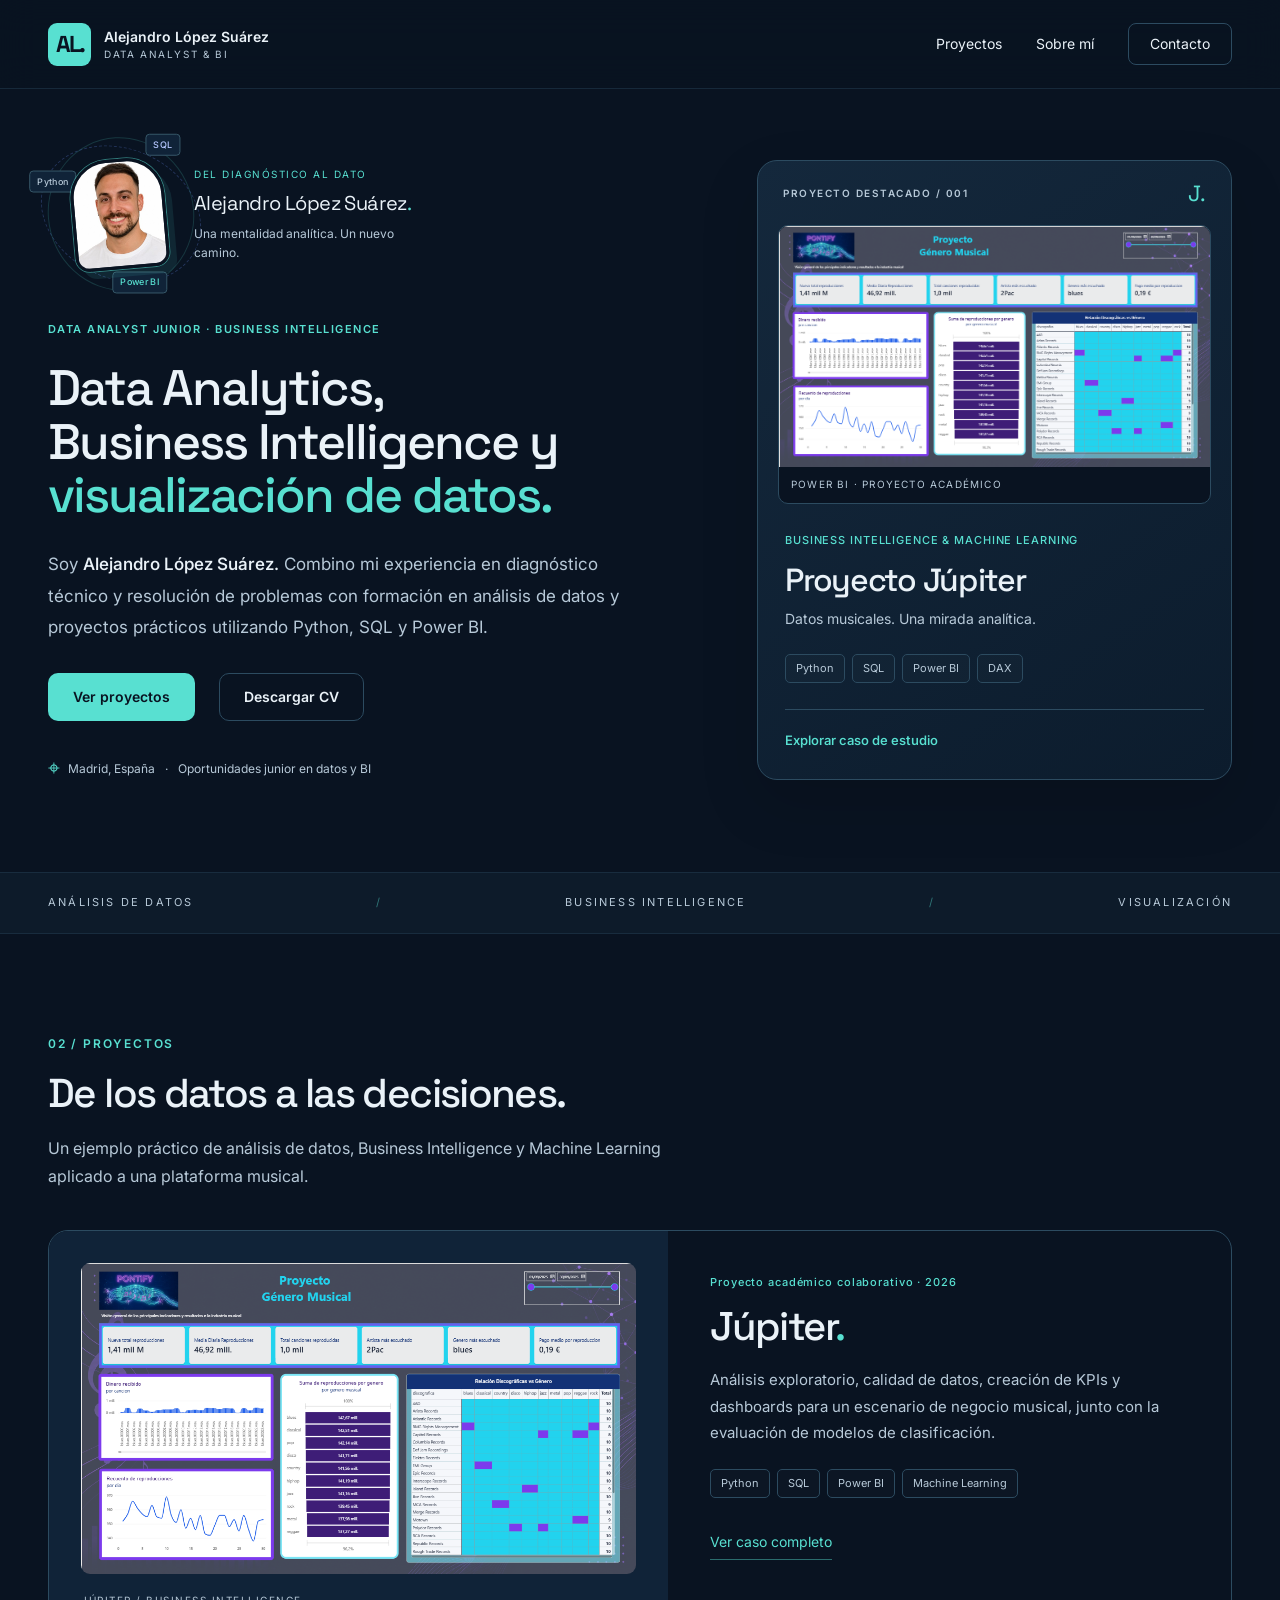
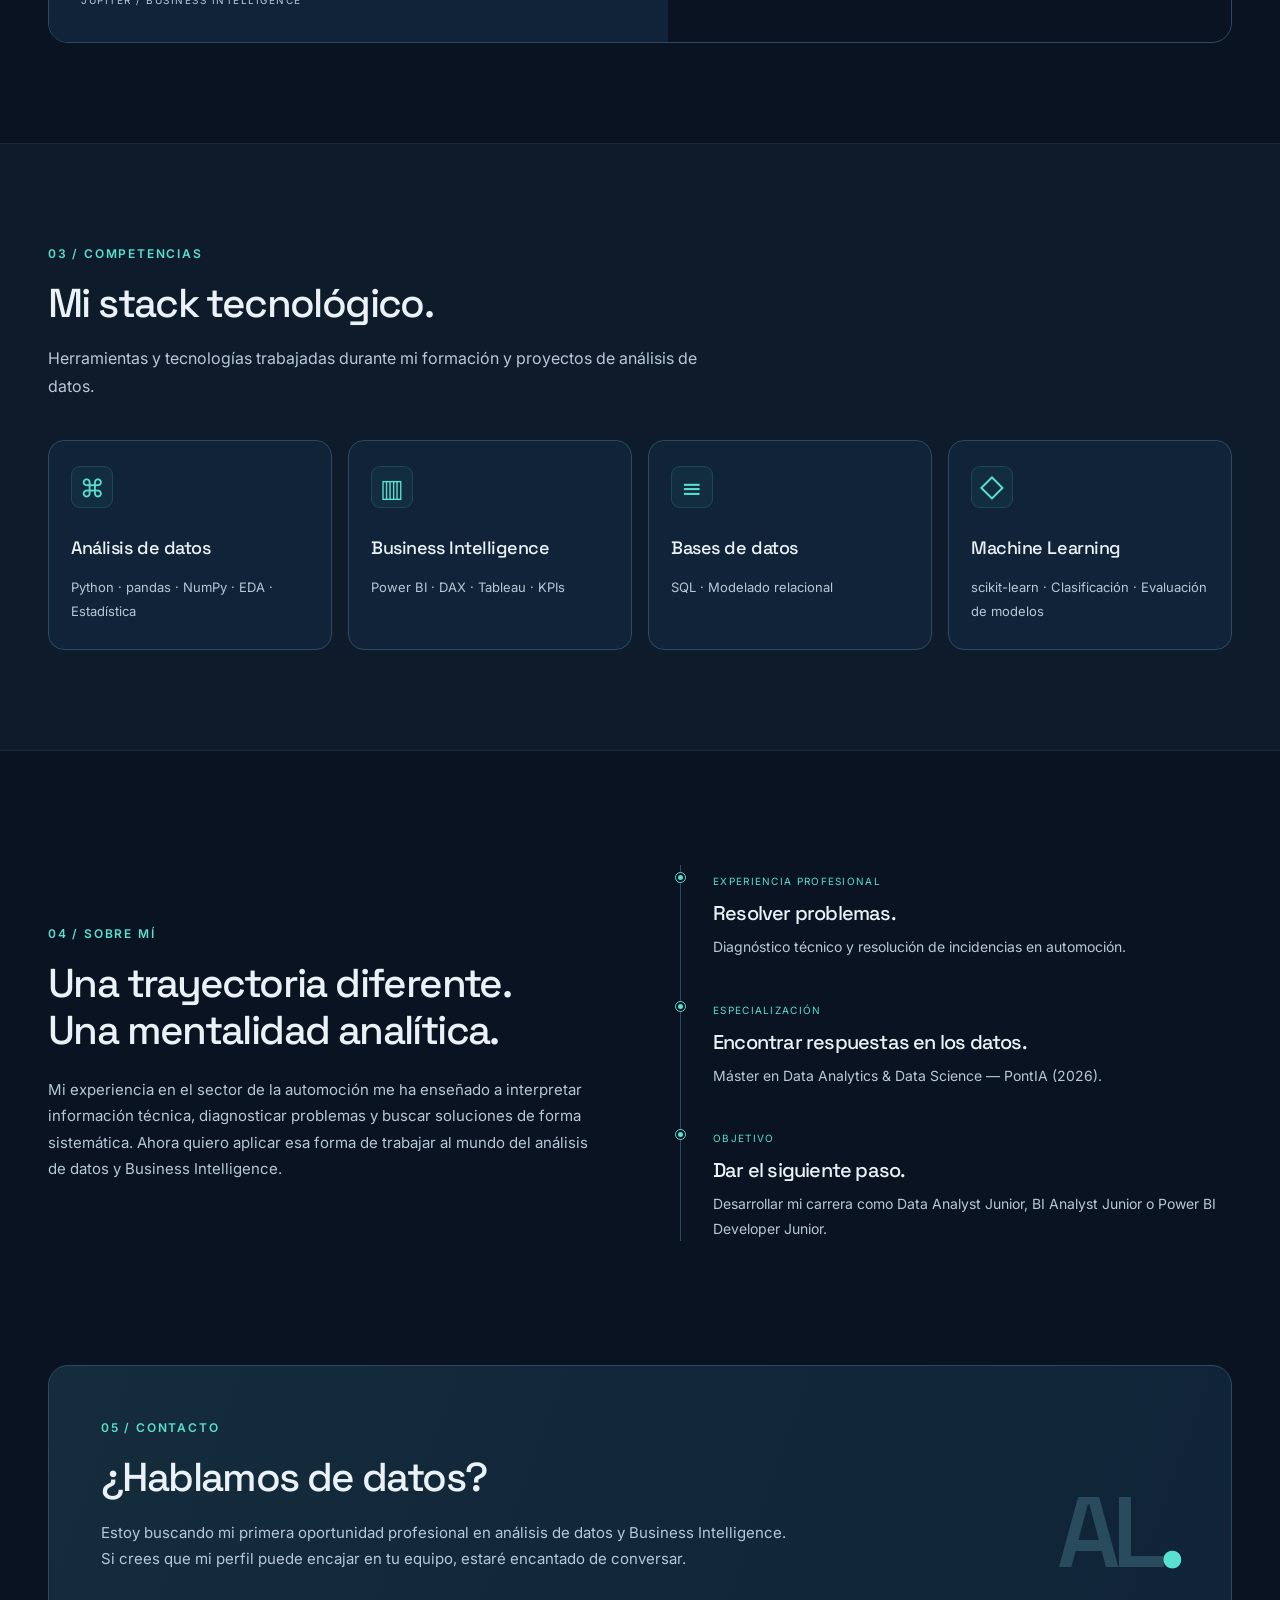
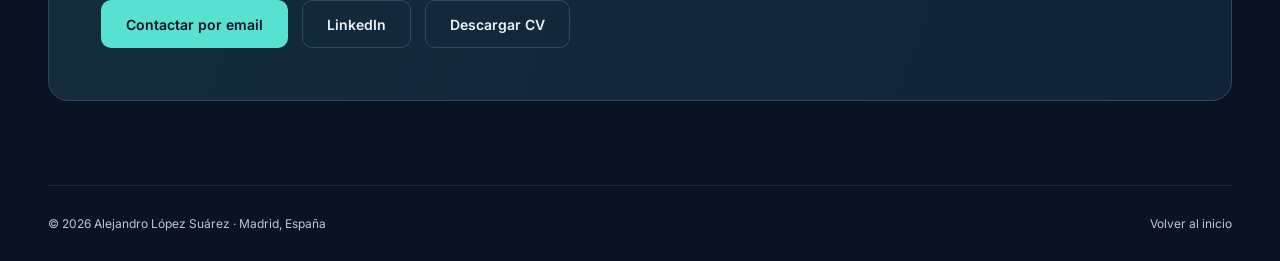
==== index.html @ 9ef3728a "Initial portfolio for Alejandro Lopez Suarez" ====
<!doctype html><html lang="es"><head><meta charset="utf-8"><meta name="viewport" content="width=device-width, initial-scale=1"><meta name="theme-color" content="#091321"><title>Alejandro López Suárez | Data Analyst Junior & Business Intelligence</title><meta name="description" content="Portfolio de Alejandro López Suárez: análisis de datos, Power BI, SQL, Python y proyecto Júpiter de Business Intelligence."><link rel="icon" href="assets/favicon.svg" type="image/svg+xml"><link rel="stylesheet" href="css/styles.css"><script src="js/main.js" defer></script></head><body><a class="skip-link" href="#contenido">Saltar al contenido</a><header class="site-header"><div class="container header-inner"><a class="brand" href="#inicio" aria-label="Alejandro López Suárez, inicio"><span class="logo">AL.</span><span class="brand-name">Alejandro López Suárez<span>DATA ANALYST & BI</span></span></a><button class="menu-toggle" type="button" aria-controls="main-nav" aria-expanded="false" hidden>Menú <span aria-hidden="true">☰</span></button><nav id="main-nav" aria-label="Navegación principal"><a href="#proyectos">Proyectos</a><a href="#sobre-mi">Sobre mí</a><a class="nav-contact" href="#contacto">Contacto</a></nav></div></header>
<main id="contenido"><section class="hero container" id="inicio" aria-labelledby="hero-title"><div class="hero-copy"><div class="identity-composition"><div class="identity-orbit" aria-hidden="true"><span class="orbit-tag tag-python">Python</span><span class="orbit-tag tag-sql">SQL</span><span class="orbit-tag tag-bi">Power BI</span></div><a class="identity-photo" href="#sobre-mi" aria-label="Conoce la trayectoria de Alejandro"><img src="assets/images/alejandro-lopez-suarez.png" alt="Alejandro López Suárez" width="400" height="400" decoding="async"></a><div class="identity-caption"><span class="identity-kicker">DEL DIAGNÓSTICO AL DATO</span><span class="identity-name">Alejandro López Suárez<span>.</span></span><span class="identity-detail">Una mentalidad analítica. Un nuevo camino.</span></div></div><p class="eyebrow hero-eyebrow">DATA ANALYST JUNIOR · BUSINESS INTELLIGENCE</p><h1 id="hero-title">Data Analytics,<br class="desktop-break"> Business Intelligence y <span>visualización de datos.</span></h1><p class="intro">Soy <strong>Alejandro López Suárez.</strong> Combino mi experiencia en diagnóstico técnico y resolución de problemas con formación en análisis de datos y proyectos prácticos utilizando Python, SQL y Power BI.</p><div class="hero-actions"><a class="button primary" href="#proyectos">Ver proyectos</a><a class="button secondary" href="assets/docs/alejandro-lopez-suarez-cv.pdf" download>Descargar CV <span class="sr-only">en PDF</span></a></div><p class="location"><span class="location-icon" aria-hidden="true">⌖</span> Madrid, España <span class="separator">·</span> Oportunidades junior en datos y BI</p></div>
<a class="featured-card" href="proyectos/jupiter/" aria-label="Proyecto Júpiter: explorar caso de estudio"><div class="featured-top"><p class="eyebrow">PROYECTO DESTACADO / 001</p><span class="project-mark" aria-hidden="true">J.</span></div><div class="dashboard-preview"><img class="project-image " src="assets/images/jupiter-dashboard.png" alt="Dashboard del proyecto académico Júpiter: reproducciones, géneros y discográficas" width="1054" height="591"  decoding="async"><span>POWER BI · PROYECTO ACADÉMICO</span></div><div class="featured-body"><p class="project-category">BUSINESS INTELLIGENCE & MACHINE LEARNING</p><h2>Proyecto Júpiter</h2><p>Datos musicales. Una mirada analítica.</p><ul class="chips" aria-label="Tecnologías"><li>Python</li><li>SQL</li><li>Power BI</li><li>DAX</li></ul><span class="card-link">Explorar caso de estudio</span></div></a></section>
<div class="discipline-strip" aria-label="Áreas de trabajo"><div class="container"><span>ANÁLISIS DE DATOS</span><span aria-hidden="true">/</span><span>BUSINESS INTELLIGENCE</span><span aria-hidden="true">/</span><span>VISUALIZACIÓN</span></div></div>
<section class="section container" id="proyectos"><div class="section-heading"><p class="eyebrow">02 / PROYECTOS</p><h2>De los datos a las decisiones.</h2><p>Un ejemplo práctico de análisis de datos, Business Intelligence y Machine Learning aplicado a una plataforma musical.</p></div><article class="project-row"><div class="project-visual"><img class="project-image " src="assets/images/jupiter-dashboard.png" alt="Vista del dashboard de Power BI del equipo Júpiter" width="1054" height="591" loading="lazy" decoding="async"><span class="visual-caption">JÚPITER / BUSINESS INTELLIGENCE</span></div><div class="project-summary"><p class="project-category">Proyecto académico colaborativo · 2026</p><h3>Júpiter<span class="small-period">.</span></h3><p>Análisis exploratorio, calidad de datos, creación de KPIs y dashboards para un escenario de negocio musical, junto con la evaluación de modelos de clasificación.</p><ul class="chips" aria-label="Tecnologías"><li>Python</li><li>SQL</li><li>Power BI</li><li>Machine Learning</li></ul><a class="text-link" href="proyectos/jupiter/">Ver caso completo</a></div></article></section>
<section class="section skills-section" id="competencias"><div class="container"><div class="section-heading"><p class="eyebrow">03 / COMPETENCIAS</p><h2>Mi stack tecnológico.</h2><p>Herramientas y tecnologías trabajadas durante mi formación y proyectos de análisis de datos.</p></div><div class="skills-grid"><article class="skill-card"><span class="skill-icon" aria-hidden="true">⌘</span><h3>Análisis de datos</h3><p>Python · pandas · NumPy · EDA · Estadística</p></article><article class="skill-card"><span class="skill-icon" aria-hidden="true">▥</span><h3>Business Intelligence</h3><p>Power BI · DAX · Tableau · KPIs</p></article><article class="skill-card"><span class="skill-icon" aria-hidden="true">≡</span><h3>Bases de datos</h3><p>SQL · Modelado relacional</p></article><article class="skill-card"><span class="skill-icon" aria-hidden="true">◇</span><h3>Machine Learning</h3><p>scikit-learn · Clasificación · Evaluación de modelos</p></article></div></div></section>
<section class="section container about-section" id="sobre-mi"><div class="about-content"><div><div class="section-heading"><p class="eyebrow">04 / SOBRE MÍ</p><h2>Una trayectoria diferente. Una mentalidad analítica.</h2></div><p class="about-text">Mi experiencia en el sector de la automoción me ha enseñado a interpretar información técnica, diagnosticar problemas y buscar soluciones de forma sistemática. Ahora quiero aplicar esa forma de trabajar al mundo del análisis de datos y Business Intelligence.</p></div></div><ol class="timeline"><li><span class="path-label">EXPERIENCIA PROFESIONAL</span><h3>Resolver problemas.</h3><p>Diagnóstico técnico y resolución de incidencias en automoción.</p></li><li><span class="path-label">ESPECIALIZACIÓN</span><h3>Encontrar respuestas en los datos.</h3><p>Máster en Data Analytics & Data Science — PontIA (2026).</p></li><li><span class="path-label">OBJETIVO</span><h3>Dar el siguiente paso.</h3><p>Desarrollar mi carrera como Data Analyst Junior, BI Analyst Junior o Power BI Developer Junior.</p></li></ol></section>
<section class="section container contact-section" id="contacto"><div class="contact-panel"><div><div class="section-heading"><p class="eyebrow">05 / CONTACTO</p><h2>¿Hablamos de datos?</h2></div><p>Estoy buscando mi primera oportunidad profesional en análisis de datos y Business Intelligence. Si crees que mi perfil puede encajar en tu equipo, estaré encantado de conversar.</p><div class="contact-actions"><a class="button primary" href="mailto:alejandrolopezsua82@gmail.com">Contactar por email</a><a class="button secondary" href="https://www.linkedin.com/in/alejandro-lopez-suarez/">LinkedIn</a><a class="button secondary" href="assets/docs/alejandro-lopez-suarez-cv.pdf" download>Descargar CV <span class="sr-only">en PDF</span></a></div></div><span class="contact-monogram" aria-hidden="true">AL<span>.</span></span></div></section></main><footer class="site-footer container"><p>© 2026 Alejandro López Suárez <span>· Madrid, España</span></p><a href="#inicio">Volver al inicio</a></footer></body></html>
---- css/styles.css ----
/* Tokens */
@import url('https://fonts.googleapis.com/css2?family=Inter:wght@400;450;500;550;600;650;700&family=Space+Grotesk:wght@400;500;600;700&display=swap');
:root{--color-bg:#091321;--color-surface:#14283c;--color-surface-alt:#102338;--color-accent:#58e0d1;--color-accent-alt:#6f92ff;--color-text:#eaf2f8;--color-muted:#b7c9d8;--color-border:#2c4b60;--container-max:1200px;--radius-card:20px;--radius-button:10px}
/* Base */
*,*::before,*::after{box-sizing:border-box}html{scroll-behavior:smooth;scroll-padding-top:110px}body{margin:0;background:var(--color-bg);color:var(--color-text);font-family:Inter,system-ui,sans-serif;font-size:16px;line-height:1.75;-webkit-font-smoothing:antialiased}a{color:inherit;text-decoration:none}button{font:inherit}h1,h2,h3,p,ul,ol,figure{margin:0}h1,h2,h3{font-family:'Space Grotesk',system-ui,sans-serif;line-height:1.15;font-weight:500;letter-spacing:-.04em}p{color:var(--color-muted)}h1{font-size:clamp(2.25rem,4.25vw,4rem)}h2{font-size:clamp(2rem,3.15vw,2.75rem)}h3{font-size:1.25rem}a,button{touch-action:manipulation}svg{display:block}::selection{background:var(--color-accent);color:var(--color-bg)}:focus-visible{outline:3px solid var(--color-accent);outline-offset:6px}a,button{transition:color .2s,border-color .2s,background .2s,transform .2s}a:hover{color:var(--color-accent)}[hidden]{display:none!important}
/* Layout */
.container{width:min(var(--container-max),calc(100% - 96px));margin-inline:auto}.section{padding-block:100px}.section-heading{max-width:720px;margin-bottom:40px}.section-heading h2{margin-bottom:18px}.section-heading>p:last-child:not(.eyebrow){max-width:650px}.eyebrow{font-family:Inter,system-ui,sans-serif;font-size:.75rem;font-weight:600;letter-spacing:.15em;color:var(--color-accent);line-height:1.6;margin-bottom:17px}.site-header{position:sticky;top:0;z-index:20;background:rgb(9 19 33 / 95%);border-bottom:1px solid rgb(44 75 96 / 40%);backdrop-filter:blur(18px)}.header-inner{min-height:88px;display:flex;align-items:center;justify-content:space-between;gap:24px}.brand{display:flex;align-items:center;gap:13px;color:var(--color-text)}.logo{width:43px;height:43px;display:grid;place-items:center;background:var(--color-accent);color:var(--color-bg);font-family:'Space Grotesk',system-ui,sans-serif;font-size:23px;font-weight:700;letter-spacing:-2px;border-radius:9px}.brand-name{font-size:.875rem;font-weight:600;line-height:1.5}.brand-name>span{display:block;color:var(--color-muted);font-size:.625rem;letter-spacing:.16em;font-weight:400}.header-inner nav{display:flex;gap:34px;align-items:center;font-size:.875rem}.nav-contact{border:1px solid var(--color-border);padding:8px 21px;border-radius:8px}.nav-contact:hover{border-color:var(--color-accent)}.menu-toggle{display:none}
.hero{display:grid;grid-template-columns:minmax(0,1.35fr) minmax(0,1fr);gap:68px;align-items:center;padding-block:84px 86px;min-height:720px}.hero-eyebrow{font-size:.6875rem;letter-spacing:.13em;margin-bottom:23px}.hero h1{max-width:680px;line-height:1.08}.hero h1 span{color:var(--color-accent)}.intro{font-size:1.0625rem;line-height:1.85;margin-top:26px;max-width:590px}.intro strong{font-weight:550;color:var(--color-text)}.hero-actions{display:flex;align-items:center;gap:24px;flex-wrap:wrap;margin-top:29px}.button{display:inline-flex;justify-content:center;align-items:center;min-height:48px;padding:11px 24px;border-radius:var(--radius-button);font-size:.875rem;font-weight:600;line-height:1.5;border:1px solid transparent}.primary{background:var(--color-accent);color:var(--color-bg)}.primary:hover{color:var(--color-bg);background:#83eee2;transform:translateY(-2px)}.secondary{border-color:var(--color-border);background:transparent}.secondary:hover{border-color:var(--color-accent)}.cv-pending{font-size:.8125rem;color:var(--color-muted);display:inline-flex;align-items:center;min-height:44px}.location{font-size:.75rem;margin-top:29px;display:flex;align-items:center;gap:8px;flex-wrap:wrap}.location-icon{color:var(--color-accent);font-size:21px}.separator{padding-inline:2px}.featured-card{display:block;border:1px solid var(--color-border);border-radius:var(--radius-card);overflow:hidden;background:linear-gradient(145deg,#14283c,#0c1c2d);box-shadow:0 24px 60px #0002;transform:translateY(8px)}.featured-card:hover{border-color:var(--color-accent);color:var(--color-text);transform:translateY(4px)}.featured-top{display:flex;justify-content:space-between;align-items:center;gap:12px;padding:21px 25px}.featured-top .eyebrow{margin:0;font-size:.625rem;letter-spacing:.15em;color:var(--color-muted)}.project-mark{font-family:'Space Grotesk',system-ui,sans-serif;color:var(--color-accent);font-size:22px;line-height:1}.featured-body{padding:27px}.project-category{font-size:.6875rem;font-weight:500;letter-spacing:.08em;color:var(--color-accent);margin-bottom:12px}.featured-body h2{font-size:2rem}.featured-body>p:not(.project-category){font-size:.875rem;margin-top:8px}.chips{display:flex;flex-wrap:wrap;list-style:none;gap:7px;margin-top:23px;padding:0}.chips li{font-size:.6875rem;line-height:1.5;padding:5px 10px;border:1px solid var(--color-border);border-radius:5px;color:var(--color-muted);background:#ffffff03}.card-link{display:block;margin-top:26px;padding-top:19px;border-top:1px solid var(--color-border);font-size:.8125rem;color:var(--color-accent);font-weight:550}.media-placeholder{min-height:230px;border:1px dashed #3d6072;border-radius:12px;display:flex;flex-direction:column;align-items:center;justify-content:center;gap:13px;background:radial-gradient(ellipse at center,#173a4533,transparent 70%),#0b1c2c;text-align:center;padding:28px;color:var(--color-muted)}.media-placeholder svg{width:48px;height:48px;stroke:#6b98a7;stroke-width:1.3}.placeholder-title{font-size:.8125rem}.pending-label{font-size:.625rem;text-transform:uppercase;letter-spacing:.1em;background:#142c3a;border:1px solid #355363;padding:3px 10px;border-radius:4px;color:#b7c9d8}.hero-media{min-height:210px;border-radius:9px;margin:0 25px}.discipline-strip{border-block:1px solid #2c4b605e;background:#0d1b2a}.discipline-strip>div{display:flex;align-items:center;justify-content:space-between;gap:16px;padding-block:20px;font-size:.6875rem;color:#b7c9d8;letter-spacing:.2em}.discipline-strip span[aria-hidden]{color:#58e0d177}
.project-row{display:grid;grid-template-columns:1.1fr 1fr;border:1px solid var(--color-border);border-radius:20px;overflow:hidden}.project-visual{background:#102338;padding:32px;display:flex;flex-direction:column;justify-content:center;gap:18px}.project-visual .media-placeholder{min-height:260px}.visual-caption{font-size:.625rem;letter-spacing:.15em;color:var(--color-muted)}.project-summary{padding:42px}.project-summary h3{font-size:2.5rem;margin-bottom:17px}.small-period{color:var(--color-accent)}.project-summary>p:not(.project-category){font-size:.9375rem}.text-link{display:inline-block;color:var(--color-accent);font-size:.875rem;border-bottom:1px solid #58e0d16e;margin-top:27px;padding-block:5px}.text-link:hover{border-color:var(--color-accent)}.skills-section{background:#0d1b2a;border-block:1px solid #2c4b6040}.skills-grid{display:grid;grid-template-columns:repeat(4,minmax(0,1fr));gap:16px}.skill-card{background:#102338;border:1px solid var(--color-border);border-radius:16px;padding:25px 22px}.skill-icon{width:42px;height:42px;display:grid;place-items:center;background:#58e0d10d;color:var(--color-accent);border:1px solid #58e0d126;border-radius:9px;font-size:25px;margin-bottom:27px}.skill-card h3{font-size:1.125rem;letter-spacing:-.025em;margin-bottom:14px;line-height:1.4}.skill-card p{font-size:.8125rem;line-height:1.9}.about-section{display:grid;grid-template-columns:1fr 1fr;gap:90px}.about-section .section-heading{margin-bottom:24px}.about-section h2{max-width:480px}.about-text{font-size:.9375rem}.timeline{list-style:none;padding:0 0 0 27px;border-left:1px solid var(--color-border);margin:14px 0}.timeline li{position:relative;padding:0 0 32px 0}.timeline li:last-child{padding-bottom:0}.timeline li::before{content:'';width:9px;height:9px;border:2px solid var(--color-bg);outline:1px solid var(--color-accent);background:var(--color-accent);border-radius:50%;position:absolute;left:-32px;top:8px}.path-label{font-size:.625rem;color:var(--color-accent);letter-spacing:.13em}.timeline h3{font-size:1.25rem;margin:9px 0 10px}.timeline p{font-size:.875rem}.contact-section{padding-top:10px;padding-bottom:84px}.contact-panel{padding:52px;border:1px solid var(--color-border);background:linear-gradient(110deg,#142c3c,#102338);border-radius:20px;display:flex;align-items:center;justify-content:space-between;gap:55px}.contact-panel .section-heading{margin-bottom:19px}.contact-panel>div>p{font-size:.9375rem;max-width:690px}.contact-actions{display:flex;gap:14px;align-items:center;flex-wrap:wrap;margin-top:28px}.contact-monogram{font-family:'Space Grotesk',system-ui,sans-serif;font-size:100px;font-weight:600;letter-spacing:-.08em;color:#284b5e;line-height:1}.contact-monogram span{color:var(--color-accent)}.site-footer{border-top:1px solid #2c4b6070;padding-block:27px;display:flex;align-items:center;justify-content:space-between;gap:20px;font-size:.75rem}.site-footer a{color:var(--color-muted)}
/* Case study */
.case-main{max-width:1120px}.back-link{display:inline-block;color:var(--color-muted);font-size:.8125rem;margin-top:37px;padding-block:8px;border-bottom:1px solid var(--color-border)}.case-hero{padding:47px 0 0}.case-hero h1{font-size:clamp(4rem,9vw,7.5rem);letter-spacing:-.065em}.case-hero h1 span{color:var(--color-accent)}.case-subtitle{font-family:'Space Grotesk',system-ui,sans-serif;font-size:clamp(1.5rem,3vw,2rem);color:var(--color-text);margin-top:19px;line-height:1.4;letter-spacing:-.03em}.case-intro{max-width:790px;font-size:1.0625rem;margin-top:23px}.case-meta{padding:0;list-style:none;display:flex;flex-wrap:wrap;gap:10px 28px;font-size:.8125rem;color:var(--color-muted);margin-block:30px 42px}.case-meta li+li{border-left:1px solid var(--color-border);padding-left:28px}.case-main-media{aspect-ratio:16/9;min-height:240px}.case-section{padding-block:68px;border-bottom:1px solid #2c4b6066}.case-section .section-heading{margin-bottom:30px}.case-section h2{font-size:clamp(1.8rem,3vw,2.3rem)}.split-section{display:grid;grid-template-columns:.85fr 1.15fr;gap:70px}.split-section .section-heading{margin-bottom:0}.split-section>p,.objectives{padding-top:36px}.objectives{padding-left:20px;color:var(--color-muted)}.objectives li{padding-left:5px;margin-bottom:12px}.objectives li::marker{color:var(--color-accent)}.contribution-grid{display:grid;grid-template-columns:1fr 1fr;gap:18px}.contribution-card{padding:30px;background:var(--color-surface-alt);border:1px solid var(--color-border);border-radius:16px}.contribution-card h3{margin-bottom:15px;color:var(--color-text)}.contribution-card p{font-size:.9375rem}.process-list{display:grid;grid-template-columns:repeat(5,1fr);padding:0;list-style:none;gap:12px}.process-list li{border-top:2px solid var(--color-accent);padding:19px 14px;background:var(--color-surface-alt);font-size:.875rem;line-height:1.6}.evidence-grid{display:grid;grid-template-columns:repeat(3,1fr);gap:20px}.evidence-grid .media-placeholder{min-height:215px;padding:18px}.evidence-grid h3{font-size:1rem;margin:20px 0 9px}.evidence-grid figcaption p{font-size:.8125rem}.attribution{border-left:3px solid var(--color-accent);padding:12px 18px;background:var(--color-surface-alt);font-size:.875rem;color:var(--color-text);margin-bottom:30px}.result-grid{display:grid;grid-template-columns:repeat(4,1fr);gap:20px}.result-grid>div{padding:22px 0}.result-grid strong{display:block;font-family:'Space Grotesk',system-ui,sans-serif;font-weight:500;font-size:3rem;line-height:1.4;letter-spacing:-.05em;color:var(--color-accent)}.result-grid span{font-size:.8125rem;color:var(--color-muted)}.model-note{margin-top:20px}.model-note strong{color:var(--color-text);font-weight:500}.source-note{margin-top:18px;font-size:.75rem}.case-end{padding-block:45px 80px;display:flex;justify-content:space-between;gap:15px}
/* Responsive */
@media(min-width:1440px){.hero{grid-template-columns:1.4fr 1fr;gap:75px}}
@media(max-width:1150px){.container{width:calc(100% - 64px)}.hero{gap:35px;grid-template-columns:1.3fr 1fr}.hero h1{font-size:3.25rem}.hero-eyebrow{max-width:350px}.skills-grid{grid-template-columns:1fr 1fr}.about-section{gap:50px}.featured-body{padding:23px}.featured-top{padding:20px}.hero-media{margin-inline:20px}.project-summary{padding:30px}.contact-monogram{font-size:75px}}
@media(max-width:1023px){.hero{grid-template-columns:1fr;padding-block:60px;gap:46px;min-height:0}.hero h1{font-size:clamp(2.5rem,6.5vw,4rem);max-width:740px}.hero-eyebrow{max-width:none}.intro{max-width:670px}.featured-card{max-width:650px;width:100%;transform:none}.featured-card:hover{transform:translateY(-3px)}.hero-media{min-height:230px}.desktop-break{display:none}.section{padding-block:72px}.project-row{grid-template-columns:1fr 1fr}.project-visual{padding:23px}.about-section{gap:40px}.contact-section{padding-top:0}.contact-panel{padding:36px;gap:30px}.contact-monogram{display:none}.evidence-grid{grid-template-columns:1fr}.evidence-grid figure{display:grid;grid-template-columns:1fr 1fr;gap:25px;align-items:center}.process-list{grid-template-columns:repeat(3,1fr)}.split-section{gap:40px}}
@media(max-width:767px){html{scroll-padding-top:95px}.container{width:calc(100% - 40px)}.header-inner{min-height:76px;flex-wrap:wrap;gap:0;padding-block:14px}.brand-name{font-size:.75rem}.brand-name>span{font-size:.5625rem}.logo{width:37px;height:37px;font-size:21px}.menu-toggle{border:1px solid var(--color-border);border-radius:7px;background:transparent;color:var(--color-text);padding:9px 12px;font-size:.8125rem;gap:10px;align-items:center}.js .menu-toggle:not([hidden]){display:flex}.header-inner nav{width:100%;padding-top:15px;gap:10px;justify-content:space-between;font-size:.8125rem}.js .menu-toggle[aria-expanded="false"]+nav{display:none}.nav-contact{padding:7px 15px}.header-inner nav a{min-height:44px;display:flex;align-items:center}.hero{padding-block:48px 55px;gap:42px}.hero-eyebrow{font-size:.625rem;margin-bottom:22px;max-width:320px}.hero h1{font-size:clamp(2.125rem,6.8vw,3rem);line-height:1.14}.intro{font-size:1rem;margin-top:23px}.hero-actions{gap:19px;margin-top:25px}.location{font-size:.6875rem;gap:5px;margin-top:24px}.location .separator{display:none}.location{display:block}.location-icon{margin-right:5px}.hero-media{min-height:205px}.featured-body h2{font-size:1.8rem}.discipline-strip>div{font-size:.5625rem;letter-spacing:.08em;gap:10px;flex-wrap:wrap;justify-content:center;padding-block:18px}.section{padding-block:60px}.section-heading{margin-bottom:30px}.section-heading h2{font-size:2rem;line-height:1.2}.section-heading>p:last-child{font-size:.9375rem}.eyebrow{font-size:.6875rem;margin-bottom:14px}.project-row{grid-template-columns:1fr}.project-visual{padding:23px}.project-visual .media-placeholder{min-height:220px}.project-summary{padding:28px 24px}.project-summary h3{font-size:2.25rem}.skills-grid{gap:13px}.skill-card{padding:22px 18px}.skill-card h3{font-size:1.0625rem}.skill-card p{font-size:.8125rem}.about-section{grid-template-columns:1fr;gap:32px}.timeline{margin-left:5px}.contact-section{padding-top:0}.contact-panel{padding:29px 24px}.contact-actions{gap:12px}.contact-actions .cv-pending{width:100%}.contact-panel h2{font-size:2rem}.site-footer{display:block;padding-block:25px}.site-footer>p{margin-bottom:9px}.site-footer p span{display:block}.case-hero{padding-top:35px}.case-intro{font-size:1rem}.case-main-media{min-height:210px;aspect-ratio:16/10}.case-meta{gap:8px 16px}.case-meta li+li{padding-left:16px}.case-section{padding-block:48px}.split-section{grid-template-columns:1fr;gap:20px}.split-section>p,.objectives{padding-top:0}.contribution-grid{grid-template-columns:1fr}.contribution-card{padding:25px}.process-list{grid-template-columns:1fr 1fr}.evidence-grid figure{grid-template-columns:1fr;gap:0}.evidence-grid{gap:30px}.result-grid{grid-template-columns:1fr 1fr;gap:10px 20px}.result-grid strong{font-size:2.75rem}.case-end{padding-bottom:55px;flex-wrap:wrap}.case-end .button{flex:1;white-space:nowrap}}
@media(max-width:380px){.container{width:calc(100% - 32px)}.brand{gap:9px}.brand-name{font-size:.6875rem}.menu-toggle{padding:9px}.skills-grid{grid-template-columns:1fr}.contact-actions .button{width:100%}.featured-body{padding:22px}.featured-top .eyebrow{font-size:.5625rem}.case-meta li+li{padding-left:0;border:0}.process-list{grid-template-columns:1fr}}
/* Editorial identity: a compact portrait connected to the working tools. */
.identity-composition{position:relative;min-height:154px;display:flex;align-items:center;gap:28px;margin:0 0 30px;padding-left:24px}.identity-photo{position:relative;z-index:2;display:block;flex:0 0 94px;width:94px;height:110px;border-radius:38px 38px 14px 14px;transform:rotate(-5deg);border:3px solid var(--color-bg);box-shadow:0 0 0 1px #58e0d180,7px 8px 0 #58e0d119;overflow:hidden;transition:transform .25s}.identity-photo:hover{transform:rotate(0deg)}.identity-photo img{display:block;width:100%;height:100%;object-fit:cover;object-position:center}.identity-caption{position:relative;z-index:2;max-width:310px}.identity-kicker{display:block;font-size:.625rem;letter-spacing:.15em;color:var(--color-accent);margin-bottom:7px}.identity-name{display:block;font-family:'Space Grotesk',system-ui,sans-serif;font-size:1.25rem;line-height:1.3;letter-spacing:-.03em}.identity-name>span{color:var(--color-accent)}.identity-detail{display:block;font-size:.75rem;color:var(--color-muted);line-height:1.6;margin-top:8px;max-width:225px}.identity-orbit{position:absolute;left:0;top:0;width:146px;height:154px;border:1px solid #58e0d12c;border-radius:50%;transform:rotate(-15deg)}.identity-orbit::after{content:'';position:absolute;inset:11px -11px;border:1px dashed #6f92ff40;border-radius:50%;transform:rotate(40deg)}.orbit-tag{position:absolute;z-index:3;font-size:.5625rem;line-height:1.5;font-weight:500;letter-spacing:.04em;background:#102338;border:1px solid #365768;border-radius:4px;padding:3px 7px;color:var(--color-muted);transform:rotate(15deg)}.tag-python{left:-9px;top:16px}.tag-sql{right:-4px;top:9px;color:#b6c7ff}.tag-bi{bottom:-5px;left:45px;color:var(--color-accent)}.hero{padding-top:48px}.hero h1{font-size:clamp(2.25rem,3.9vw,3.65rem)}.about-section{grid-template-columns:1fr 1fr;align-items:center;gap:80px}.about-content{min-width:0}.about-content .section-heading{margin-bottom:24px}.about-section .timeline{padding-left:32px}.about-section .timeline li{padding-bottom:34px}.about-section .timeline li:last-child{padding-bottom:0}.about-section .timeline li::before{left:-37px}
@media(max-width:1150px){.identity-composition{gap:22px;padding-left:18px}.identity-name{font-size:1.125rem}.identity-detail{font-size:.6875rem}.about-section{gap:45px}}
@media(max-width:1023px){.hero h1{font-size:clamp(2.5rem,6.5vw,4rem)}.identity-composition{margin-bottom:35px}.identity-caption{max-width:none}.identity-detail{max-width:none}.identity-name{font-size:1.375rem}.identity-detail{font-size:.8125rem}}
@media(max-width:767px){.identity-composition{gap:24px;min-height:140px;padding-left:16px;margin-bottom:29px}.identity-photo{flex-basis:78px;width:78px;height:94px}.identity-orbit{width:122px;height:140px}.tag-python{left:-6px;top:7px}.tag-sql{right:-5px;top:8px}.tag-bi{left:31px;bottom:-2px}.identity-caption{max-width:190px}.identity-name{font-size:1.0625rem}.identity-kicker{font-size:.5625rem;letter-spacing:.08em;max-width:170px}.identity-detail{font-size:.6875rem;max-width:160px}.hero h1{font-size:clamp(2.125rem,6.8vw,3rem)}.about-section{grid-template-columns:1fr;gap:32px}.hero{padding-top:35px}}
@media(max-width:380px){.identity-composition{gap:20px}.identity-caption{max-width:150px}.identity-name{font-size:1rem}.identity-detail{font-size:.625rem}.identity-kicker{font-size:.5rem}}
/* Accessibility */
.skip-link{position:fixed;top:10px;left:15px;z-index:100;transform:translateY(-160%);padding:10px 20px;background:var(--color-accent);color:var(--color-bg);border-radius:7px}.skip-link:focus{transform:none;color:var(--color-bg)}.sr-only{position:absolute;width:1px;height:1px;padding:0;margin:-1px;overflow:hidden;clip:rect(0,0,0,0);white-space:nowrap;border:0}@media(prefers-reduced-motion:reduce){html{scroll-behavior:auto}*,*::before,*::after{transition:none!important;animation:none!important}}

/* Real project evidence */
.project-image{display:block;width:100%;height:auto;border-radius:9px}.dashboard-preview{margin:0 20px;border:1px solid var(--color-border);border-radius:10px;overflow:hidden;background:#091321}.dashboard-preview img{border-radius:0}.dashboard-preview>span{display:block;padding:9px 12px;font-size:.625rem;letter-spacing:.12em;color:var(--color-muted)}.dashboard-evidence{margin-top:35px}.dashboard-evidence figcaption{font-size:.75rem;color:var(--color-muted);margin-top:12px}.evidence-link{display:block;position:relative;border:1px solid var(--color-border);border-radius:12px;overflow:hidden;background:#102338}.evidence-link img{display:block;width:100%;height:auto}.enlarge-label{display:block;text-align:right;padding:8px 14px;font-size:.75rem;color:var(--color-accent);background:#102338}.real-evidence{display:grid;grid-template-columns:1fr;gap:42px}.real-evidence figure{display:grid;grid-template-columns:1.25fr 1fr;gap:30px;align-items:center}.real-evidence h3{font-size:1.35rem;line-height:1.35;margin:0 0 14px}.real-evidence figcaption p{font-size:.9375rem}.real-evidence figcaption .eyebrow{font-size:.6875rem}.real-evidence figcaption .source-note{font-size:.75rem}.image-dialog{width:min(1200px,96vw);max-height:94vh;padding:18px;border:1px solid var(--color-border);border-radius:16px;background:var(--color-bg);color:var(--color-text);overflow:auto}.image-dialog::backdrop{background:rgb(0 0 0 / 85%)}.image-dialog form{text-align:right;margin-bottom:14px}.image-dialog>img{display:block;max-width:100%;height:auto;margin:auto}.image-dialog>p{font-size:.875rem;margin-top:14px}@media(max-width:767px){.real-evidence figure{grid-template-columns:1fr;gap:20px}.image-dialog{padding:10px}.dashboard-preview{margin-inline:18px}}
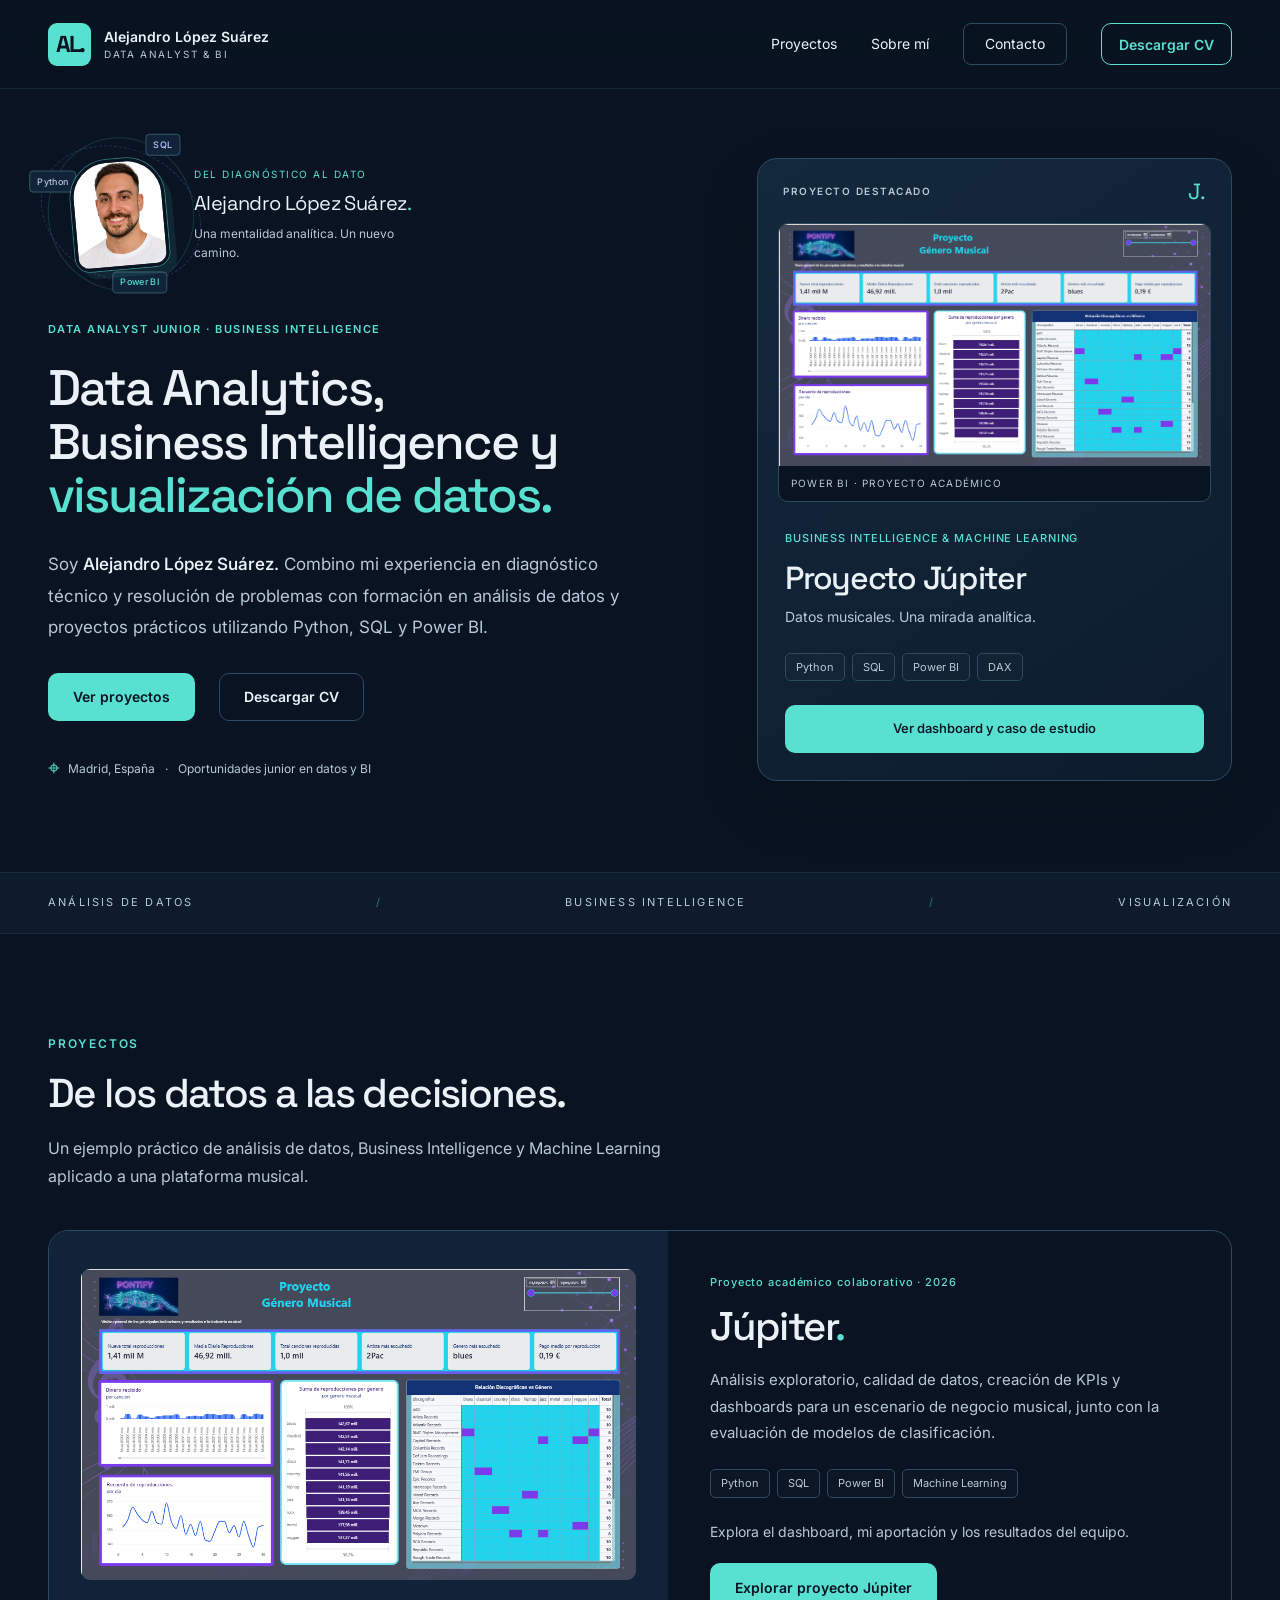
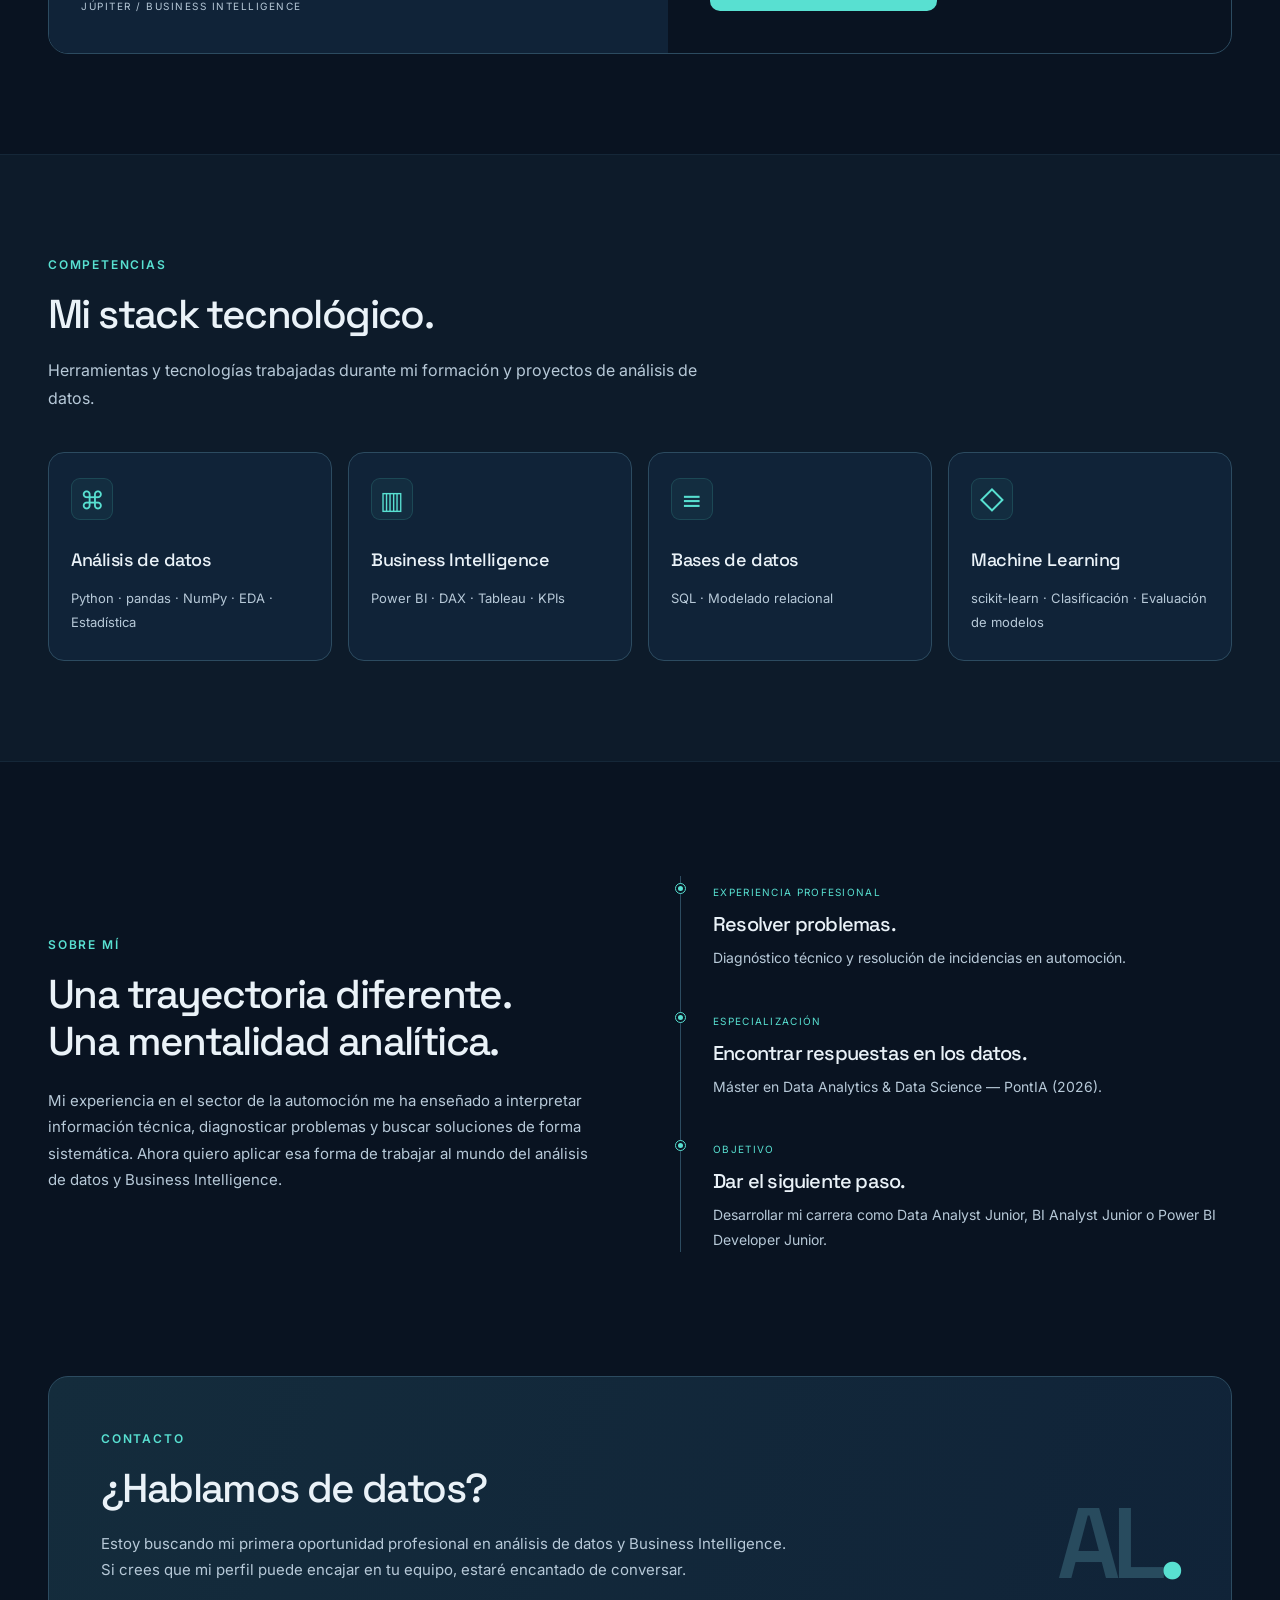
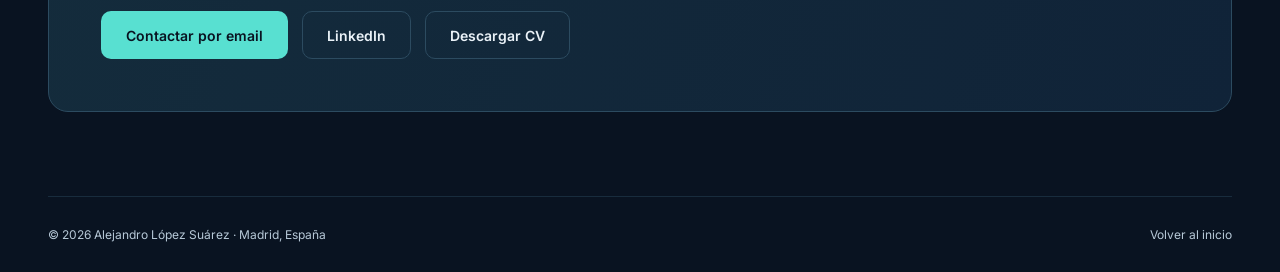
==== commit 9ae791ae: "cv main menu" ====
--- a/index.html
+++ b/index.html
@@ -1,8 +1,8 @@
-<!doctype html><html lang="es"><head><meta charset="utf-8"><meta name="viewport" content="width=device-width, initial-scale=1"><meta name="theme-color" content="#091321"><title>Alejandro López Suárez | Data Analyst Junior & Business Intelligence</title><meta name="description" content="Portfolio de Alejandro López Suárez: análisis de datos, Power BI, SQL, Python y proyecto Júpiter de Business Intelligence."><link rel="icon" href="assets/favicon.svg" type="image/svg+xml"><link rel="stylesheet" href="css/styles.css"><script src="js/main.js" defer></script></head><body><a class="skip-link" href="#contenido">Saltar al contenido</a><header class="site-header"><div class="container header-inner"><a class="brand" href="#inicio" aria-label="Alejandro López Suárez, inicio"><span class="logo">AL.</span><span class="brand-name">Alejandro López Suárez<span>DATA ANALYST & BI</span></span></a><button class="menu-toggle" type="button" aria-controls="main-nav" aria-expanded="false" hidden>Menú <span aria-hidden="true">☰</span></button><nav id="main-nav" aria-label="Navegación principal"><a href="#proyectos">Proyectos</a><a href="#sobre-mi">Sobre mí</a><a class="nav-contact" href="#contacto">Contacto</a></nav></div></header>
+<!doctype html><html lang="es"><head><meta charset="utf-8"><meta name="viewport" content="width=device-width, initial-scale=1"><meta name="theme-color" content="#091321"><title>Alejandro López Suárez | Data Analyst Junior & Business Intelligence</title><meta name="description" content="Portfolio de Alejandro López Suárez: análisis de datos, Power BI, SQL, Python y proyecto Júpiter de Business Intelligence."><link rel="icon" href="assets/favicon.svg" type="image/svg+xml"><link rel="stylesheet" href="css/styles.css"><script src="js/main.js" defer></script></head><body><a class="skip-link" href="#contenido">Saltar al contenido</a><header class="site-header"><div class="container header-inner"><a class="brand" href="#inicio" aria-label="Alejandro López Suárez, inicio"><span class="logo">AL.</span><span class="brand-name">Alejandro López Suárez<span>DATA ANALYST & BI</span></span></a><button class="menu-toggle" type="button" aria-controls="main-nav" aria-expanded="false" hidden>Menú <span aria-hidden="true">☰</span></button><nav id="main-nav" aria-label="Navegación principal"><a href="#proyectos">Proyectos</a><a href="#sobre-mi">Sobre mí</a><a class="nav-contact" href="#contacto">Contacto</a><a class="button primary nav-cv" href="assets/docs/alejandro-lopez-suarez-cv.pdf" download>Descargar CV<span class="sr-only"> en PDF</span></a></nav></div></header>
 <main id="contenido"><section class="hero container" id="inicio" aria-labelledby="hero-title"><div class="hero-copy"><div class="identity-composition"><div class="identity-orbit" aria-hidden="true"><span class="orbit-tag tag-python">Python</span><span class="orbit-tag tag-sql">SQL</span><span class="orbit-tag tag-bi">Power BI</span></div><a class="identity-photo" href="#sobre-mi" aria-label="Conoce la trayectoria de Alejandro"><img src="assets/images/alejandro-lopez-suarez.png" alt="Alejandro López Suárez" width="400" height="400" decoding="async"></a><div class="identity-caption"><span class="identity-kicker">DEL DIAGNÓSTICO AL DATO</span><span class="identity-name">Alejandro López Suárez<span>.</span></span><span class="identity-detail">Una mentalidad analítica. Un nuevo camino.</span></div></div><p class="eyebrow hero-eyebrow">DATA ANALYST JUNIOR · BUSINESS INTELLIGENCE</p><h1 id="hero-title">Data Analytics,<br class="desktop-break"> Business Intelligence y <span>visualización de datos.</span></h1><p class="intro">Soy <strong>Alejandro López Suárez.</strong> Combino mi experiencia en diagnóstico técnico y resolución de problemas con formación en análisis de datos y proyectos prácticos utilizando Python, SQL y Power BI.</p><div class="hero-actions"><a class="button primary" href="#proyectos">Ver proyectos</a><a class="button secondary" href="assets/docs/alejandro-lopez-suarez-cv.pdf" download>Descargar CV <span class="sr-only">en PDF</span></a></div><p class="location"><span class="location-icon" aria-hidden="true">⌖</span> Madrid, España <span class="separator">·</span> Oportunidades junior en datos y BI</p></div>
-<a class="featured-card" href="proyectos/jupiter/" aria-label="Proyecto Júpiter: explorar caso de estudio"><div class="featured-top"><p class="eyebrow">PROYECTO DESTACADO / 001</p><span class="project-mark" aria-hidden="true">J.</span></div><div class="dashboard-preview"><img class="project-image " src="assets/images/jupiter-dashboard.png" alt="Dashboard del proyecto académico Júpiter: reproducciones, géneros y discográficas" width="1054" height="591"  decoding="async"><span>POWER BI · PROYECTO ACADÉMICO</span></div><div class="featured-body"><p class="project-category">BUSINESS INTELLIGENCE & MACHINE LEARNING</p><h2>Proyecto Júpiter</h2><p>Datos musicales. Una mirada analítica.</p><ul class="chips" aria-label="Tecnologías"><li>Python</li><li>SQL</li><li>Power BI</li><li>DAX</li></ul><span class="card-link">Explorar caso de estudio</span></div></a></section>
+<a class="featured-card" href="proyectos/jupiter/" aria-label="Proyecto Júpiter: explorar caso de estudio"><div class="featured-top"><p class="eyebrow">PROYECTO DESTACADO</p><span class="project-mark" aria-hidden="true">J.</span></div><div class="dashboard-preview"><img class="project-image " src="assets/images/jupiter-dashboard.png" alt="Dashboard del proyecto académico Júpiter: reproducciones, géneros y discográficas" width="1054" height="591"  decoding="async"><span>POWER BI · PROYECTO ACADÉMICO</span></div><div class="featured-body"><p class="project-category">BUSINESS INTELLIGENCE & MACHINE LEARNING</p><h2>Proyecto Júpiter</h2><p>Datos musicales. Una mirada analítica.</p><ul class="chips" aria-label="Tecnologías"><li>Python</li><li>SQL</li><li>Power BI</li><li>DAX</li></ul><span class="card-link button primary">Ver dashboard y caso de estudio</span></div></a></section>
 <div class="discipline-strip" aria-label="Áreas de trabajo"><div class="container"><span>ANÁLISIS DE DATOS</span><span aria-hidden="true">/</span><span>BUSINESS INTELLIGENCE</span><span aria-hidden="true">/</span><span>VISUALIZACIÓN</span></div></div>
-<section class="section container" id="proyectos"><div class="section-heading"><p class="eyebrow">02 / PROYECTOS</p><h2>De los datos a las decisiones.</h2><p>Un ejemplo práctico de análisis de datos, Business Intelligence y Machine Learning aplicado a una plataforma musical.</p></div><article class="project-row"><div class="project-visual"><img class="project-image " src="assets/images/jupiter-dashboard.png" alt="Vista del dashboard de Power BI del equipo Júpiter" width="1054" height="591" loading="lazy" decoding="async"><span class="visual-caption">JÚPITER / BUSINESS INTELLIGENCE</span></div><div class="project-summary"><p class="project-category">Proyecto académico colaborativo · 2026</p><h3>Júpiter<span class="small-period">.</span></h3><p>Análisis exploratorio, calidad de datos, creación de KPIs y dashboards para un escenario de negocio musical, junto con la evaluación de modelos de clasificación.</p><ul class="chips" aria-label="Tecnologías"><li>Python</li><li>SQL</li><li>Power BI</li><li>Machine Learning</li></ul><a class="text-link" href="proyectos/jupiter/">Ver caso completo</a></div></article></section>
-<section class="section skills-section" id="competencias"><div class="container"><div class="section-heading"><p class="eyebrow">03 / COMPETENCIAS</p><h2>Mi stack tecnológico.</h2><p>Herramientas y tecnologías trabajadas durante mi formación y proyectos de análisis de datos.</p></div><div class="skills-grid"><article class="skill-card"><span class="skill-icon" aria-hidden="true">⌘</span><h3>Análisis de datos</h3><p>Python · pandas · NumPy · EDA · Estadística</p></article><article class="skill-card"><span class="skill-icon" aria-hidden="true">▥</span><h3>Business Intelligence</h3><p>Power BI · DAX · Tableau · KPIs</p></article><article class="skill-card"><span class="skill-icon" aria-hidden="true">≡</span><h3>Bases de datos</h3><p>SQL · Modelado relacional</p></article><article class="skill-card"><span class="skill-icon" aria-hidden="true">◇</span><h3>Machine Learning</h3><p>scikit-learn · Clasificación · Evaluación de modelos</p></article></div></div></section>
-<section class="section container about-section" id="sobre-mi"><div class="about-content"><div><div class="section-heading"><p class="eyebrow">04 / SOBRE MÍ</p><h2>Una trayectoria diferente. Una mentalidad analítica.</h2></div><p class="about-text">Mi experiencia en el sector de la automoción me ha enseñado a interpretar información técnica, diagnosticar problemas y buscar soluciones de forma sistemática. Ahora quiero aplicar esa forma de trabajar al mundo del análisis de datos y Business Intelligence.</p></div></div><ol class="timeline"><li><span class="path-label">EXPERIENCIA PROFESIONAL</span><h3>Resolver problemas.</h3><p>Diagnóstico técnico y resolución de incidencias en automoción.</p></li><li><span class="path-label">ESPECIALIZACIÓN</span><h3>Encontrar respuestas en los datos.</h3><p>Máster en Data Analytics & Data Science — PontIA (2026).</p></li><li><span class="path-label">OBJETIVO</span><h3>Dar el siguiente paso.</h3><p>Desarrollar mi carrera como Data Analyst Junior, BI Analyst Junior o Power BI Developer Junior.</p></li></ol></section>
-<section class="section container contact-section" id="contacto"><div class="contact-panel"><div><div class="section-heading"><p class="eyebrow">05 / CONTACTO</p><h2>¿Hablamos de datos?</h2></div><p>Estoy buscando mi primera oportunidad profesional en análisis de datos y Business Intelligence. Si crees que mi perfil puede encajar en tu equipo, estaré encantado de conversar.</p><div class="contact-actions"><a class="button primary" href="mailto:alejandrolopezsua82@gmail.com">Contactar por email</a><a class="button secondary" href="https://www.linkedin.com/in/alejandro-lopez-suarez/">LinkedIn</a><a class="button secondary" href="assets/docs/alejandro-lopez-suarez-cv.pdf" download>Descargar CV <span class="sr-only">en PDF</span></a></div></div><span class="contact-monogram" aria-hidden="true">AL<span>.</span></span></div></section></main><footer class="site-footer container"><p>© 2026 Alejandro López Suárez <span>· Madrid, España</span></p><a href="#inicio">Volver al inicio</a></footer></body></html>+<section class="section container" id="proyectos"><div class="section-heading"><p class="eyebrow">PROYECTOS</p><h2>De los datos a las decisiones.</h2><p>Un ejemplo práctico de análisis de datos, Business Intelligence y Machine Learning aplicado a una plataforma musical.</p></div><div class="selected-projects"><article class="project-row"><a class="project-entry" href="proyectos/jupiter/" aria-label="Explorar Júpiter: dashboard, aportaciones y resultados"><div class="project-visual"><img class="project-image " src="assets/images/jupiter-dashboard.png" alt="Vista del dashboard de Power BI del equipo Júpiter" width="1054" height="591" loading="lazy" decoding="async"><span class="visual-caption">JÚPITER / BUSINESS INTELLIGENCE</span></div><div class="project-summary"><p class="project-category">Proyecto académico colaborativo · 2026</p><h3>Júpiter<span class="small-period">.</span></h3><p>Análisis exploratorio, calidad de datos, creación de KPIs y dashboards para un escenario de negocio musical, junto con la evaluación de modelos de clasificación.</p><ul class="chips" aria-label="Tecnologías"><li>Python</li><li>SQL</li><li>Power BI</li><li>Machine Learning</li></ul><span class="project-discover">Explora el dashboard, mi aportación y los resultados del equipo.</span><span class="button primary project-cta">Explorar proyecto Júpiter</span></div></a></article></div></section>
+<section class="section skills-section" id="competencias"><div class="container"><div class="section-heading"><p class="eyebrow">COMPETENCIAS</p><h2>Mi stack tecnológico.</h2><p>Herramientas y tecnologías trabajadas durante mi formación y proyectos de análisis de datos.</p></div><div class="skills-grid"><article class="skill-card"><span class="skill-icon" aria-hidden="true">⌘</span><h3>Análisis de datos</h3><p>Python · pandas · NumPy · EDA · Estadística</p></article><article class="skill-card"><span class="skill-icon" aria-hidden="true">▥</span><h3>Business Intelligence</h3><p>Power BI · DAX · Tableau · KPIs</p></article><article class="skill-card"><span class="skill-icon" aria-hidden="true">≡</span><h3>Bases de datos</h3><p>SQL · Modelado relacional</p></article><article class="skill-card"><span class="skill-icon" aria-hidden="true">◇</span><h3>Machine Learning</h3><p>scikit-learn · Clasificación · Evaluación de modelos</p></article></div></div></section>
+<section class="section container about-section" id="sobre-mi"><div class="about-content"><div><div class="section-heading"><p class="eyebrow">SOBRE MÍ</p><h2>Una trayectoria diferente. Una mentalidad analítica.</h2></div><p class="about-text">Mi experiencia en el sector de la automoción me ha enseñado a interpretar información técnica, diagnosticar problemas y buscar soluciones de forma sistemática. Ahora quiero aplicar esa forma de trabajar al mundo del análisis de datos y Business Intelligence.</p></div></div><ol class="timeline"><li><span class="path-label">EXPERIENCIA PROFESIONAL</span><h3>Resolver problemas.</h3><p>Diagnóstico técnico y resolución de incidencias en automoción.</p></li><li><span class="path-label">ESPECIALIZACIÓN</span><h3>Encontrar respuestas en los datos.</h3><p>Máster en Data Analytics & Data Science — PontIA (2026).</p></li><li><span class="path-label">OBJETIVO</span><h3>Dar el siguiente paso.</h3><p>Desarrollar mi carrera como Data Analyst Junior, BI Analyst Junior o Power BI Developer Junior.</p></li></ol></section>
+<section class="section container contact-section" id="contacto"><div class="contact-panel"><div><div class="section-heading"><p class="eyebrow">CONTACTO</p><h2>¿Hablamos de datos?</h2></div><p>Estoy buscando mi primera oportunidad profesional en análisis de datos y Business Intelligence. Si crees que mi perfil puede encajar en tu equipo, estaré encantado de conversar.</p><div class="contact-actions"><a class="button primary" href="mailto:alejandrolopezsua82@gmail.com">Contactar por email</a><a class="button secondary" href="https://www.linkedin.com/in/alejandro-lopez-suarez/">LinkedIn</a><a class="button secondary" href="assets/docs/alejandro-lopez-suarez-cv.pdf" download>Descargar CV <span class="sr-only">en PDF</span></a></div></div><span class="contact-monogram" aria-hidden="true">AL<span>.</span></span></div></section></main><footer class="site-footer container"><p>© 2026 Alejandro López Suárez <span>· Madrid, España</span></p><a href="#inicio">Volver al inicio</a></footer></body></html>
--- a/css/styles.css
+++ b/css/styles.css
@@ -26,3 +26,6 @@
 
 /* Real project evidence */
 .project-image{display:block;width:100%;height:auto;border-radius:9px}.dashboard-preview{margin:0 20px;border:1px solid var(--color-border);border-radius:10px;overflow:hidden;background:#091321}.dashboard-preview img{border-radius:0}.dashboard-preview>span{display:block;padding:9px 12px;font-size:.625rem;letter-spacing:.12em;color:var(--color-muted)}.dashboard-evidence{margin-top:35px}.dashboard-evidence figcaption{font-size:.75rem;color:var(--color-muted);margin-top:12px}.evidence-link{display:block;position:relative;border:1px solid var(--color-border);border-radius:12px;overflow:hidden;background:#102338}.evidence-link img{display:block;width:100%;height:auto}.enlarge-label{display:block;text-align:right;padding:8px 14px;font-size:.75rem;color:var(--color-accent);background:#102338}.real-evidence{display:grid;grid-template-columns:1fr;gap:42px}.real-evidence figure{display:grid;grid-template-columns:1.25fr 1fr;gap:30px;align-items:center}.real-evidence h3{font-size:1.35rem;line-height:1.35;margin:0 0 14px}.real-evidence figcaption p{font-size:.9375rem}.real-evidence figcaption .eyebrow{font-size:.6875rem}.real-evidence figcaption .source-note{font-size:.75rem}.image-dialog{width:min(1200px,96vw);max-height:94vh;padding:18px;border:1px solid var(--color-border);border-radius:16px;background:var(--color-bg);color:var(--color-text);overflow:auto}.image-dialog::backdrop{background:rgb(0 0 0 / 85%)}.image-dialog form{text-align:right;margin-bottom:14px}.image-dialog>img{display:block;max-width:100%;height:auto;margin:auto}.image-dialog>p{font-size:.875rem;margin-top:14px}@media(max-width:767px){.real-evidence figure{grid-template-columns:1fr;gap:20px}.image-dialog{padding:10px}.dashboard-preview{margin-inline:18px}}
+
+/* Project discovery and persistent CV access */
+.header-inner nav .nav-cv{min-height:42px;padding:9px 17px;background:transparent;border-color:var(--color-accent);color:var(--color-accent)}.header-inner nav .nav-cv:hover{background:var(--color-accent);color:var(--color-bg);transform:none}.featured-body .card-link{display:flex;margin-top:24px;padding:13px 16px;border-top:0;color:var(--color-bg);font-size:.8125rem}.selected-projects{display:grid;gap:28px}.project-row{display:block;transition:border-color .2s,box-shadow .2s}.project-entry{display:grid;grid-template-columns:1.1fr 1fr;height:100%;color:var(--color-text)}.project-entry:hover{color:var(--color-text)}.project-row:hover,.project-row:focus-within{border-color:var(--color-accent);box-shadow:0 12px 32px #0003}.project-entry:focus-visible{outline-offset:-5px;border-radius:20px}.project-discover{display:block;font-size:.875rem;color:var(--color-muted);line-height:1.6;margin-top:23px}.project-cta{margin-top:20px}.selected-projects:has(>article:nth-child(2)){grid-template-columns:repeat(2,minmax(0,1fr))}.selected-projects:has(>article:nth-child(3)){grid-template-columns:repeat(3,minmax(0,1fr))}.selected-projects:has(>article:nth-child(2)) .project-entry{grid-template-columns:1fr}.selected-projects:has(>article:nth-child(2)) .project-summary{padding:28px}.selected-projects:has(>article:nth-child(2)) .project-visual{padding:20px}@media(max-width:1050px) and (min-width:768px){.header-inner nav{gap:17px}.brand-name{font-size:.75rem}.header-inner{gap:15px}.header-inner nav .nav-cv{padding-inline:12px}.selected-projects:has(>article:nth-child(3)){grid-template-columns:repeat(2,minmax(0,1fr))}}@media(max-width:767px){.header-inner nav{flex-wrap:wrap;gap:8px 14px}.header-inner nav .nav-cv{flex-basis:100%;justify-content:center;margin-top:4px;min-height:44px}.project-entry{grid-template-columns:1fr}.selected-projects:has(>article:nth-child(2)),.selected-projects:has(>article:nth-child(3)){grid-template-columns:1fr}.project-cta{width:100%}}
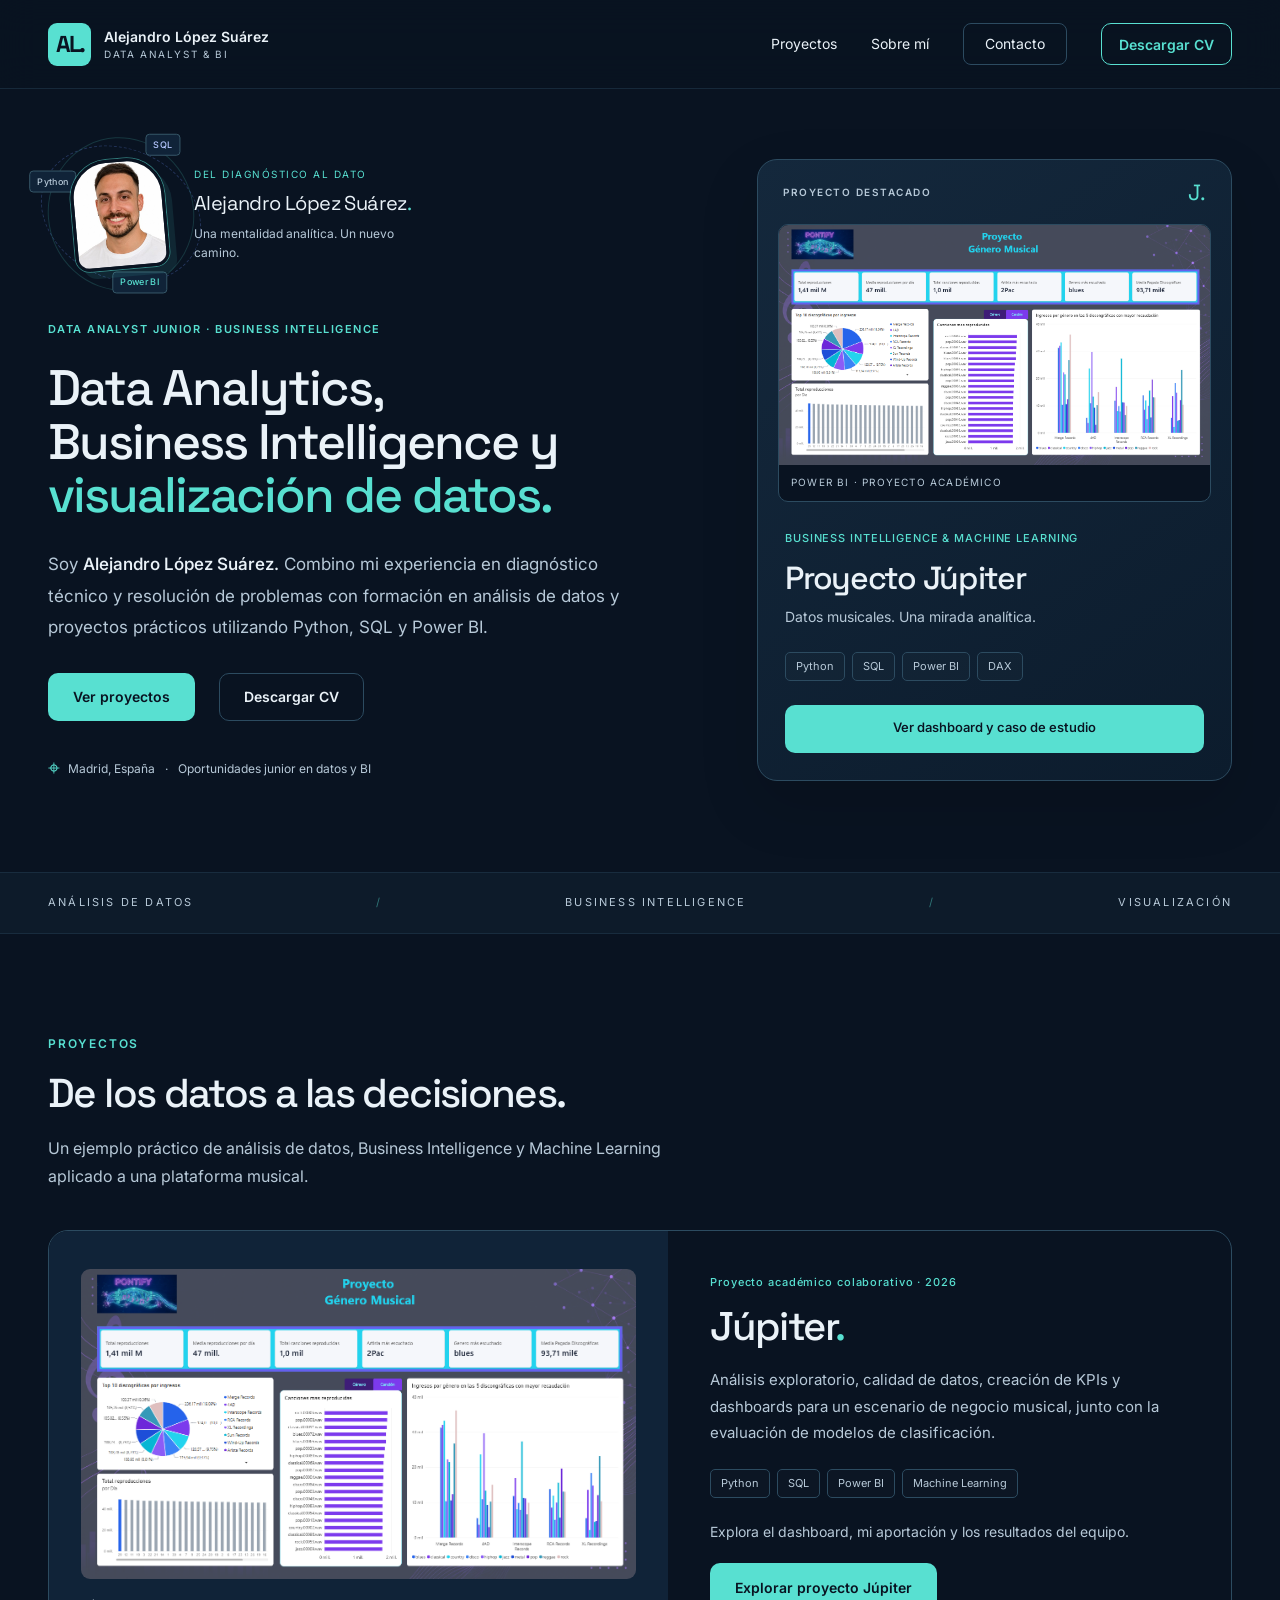
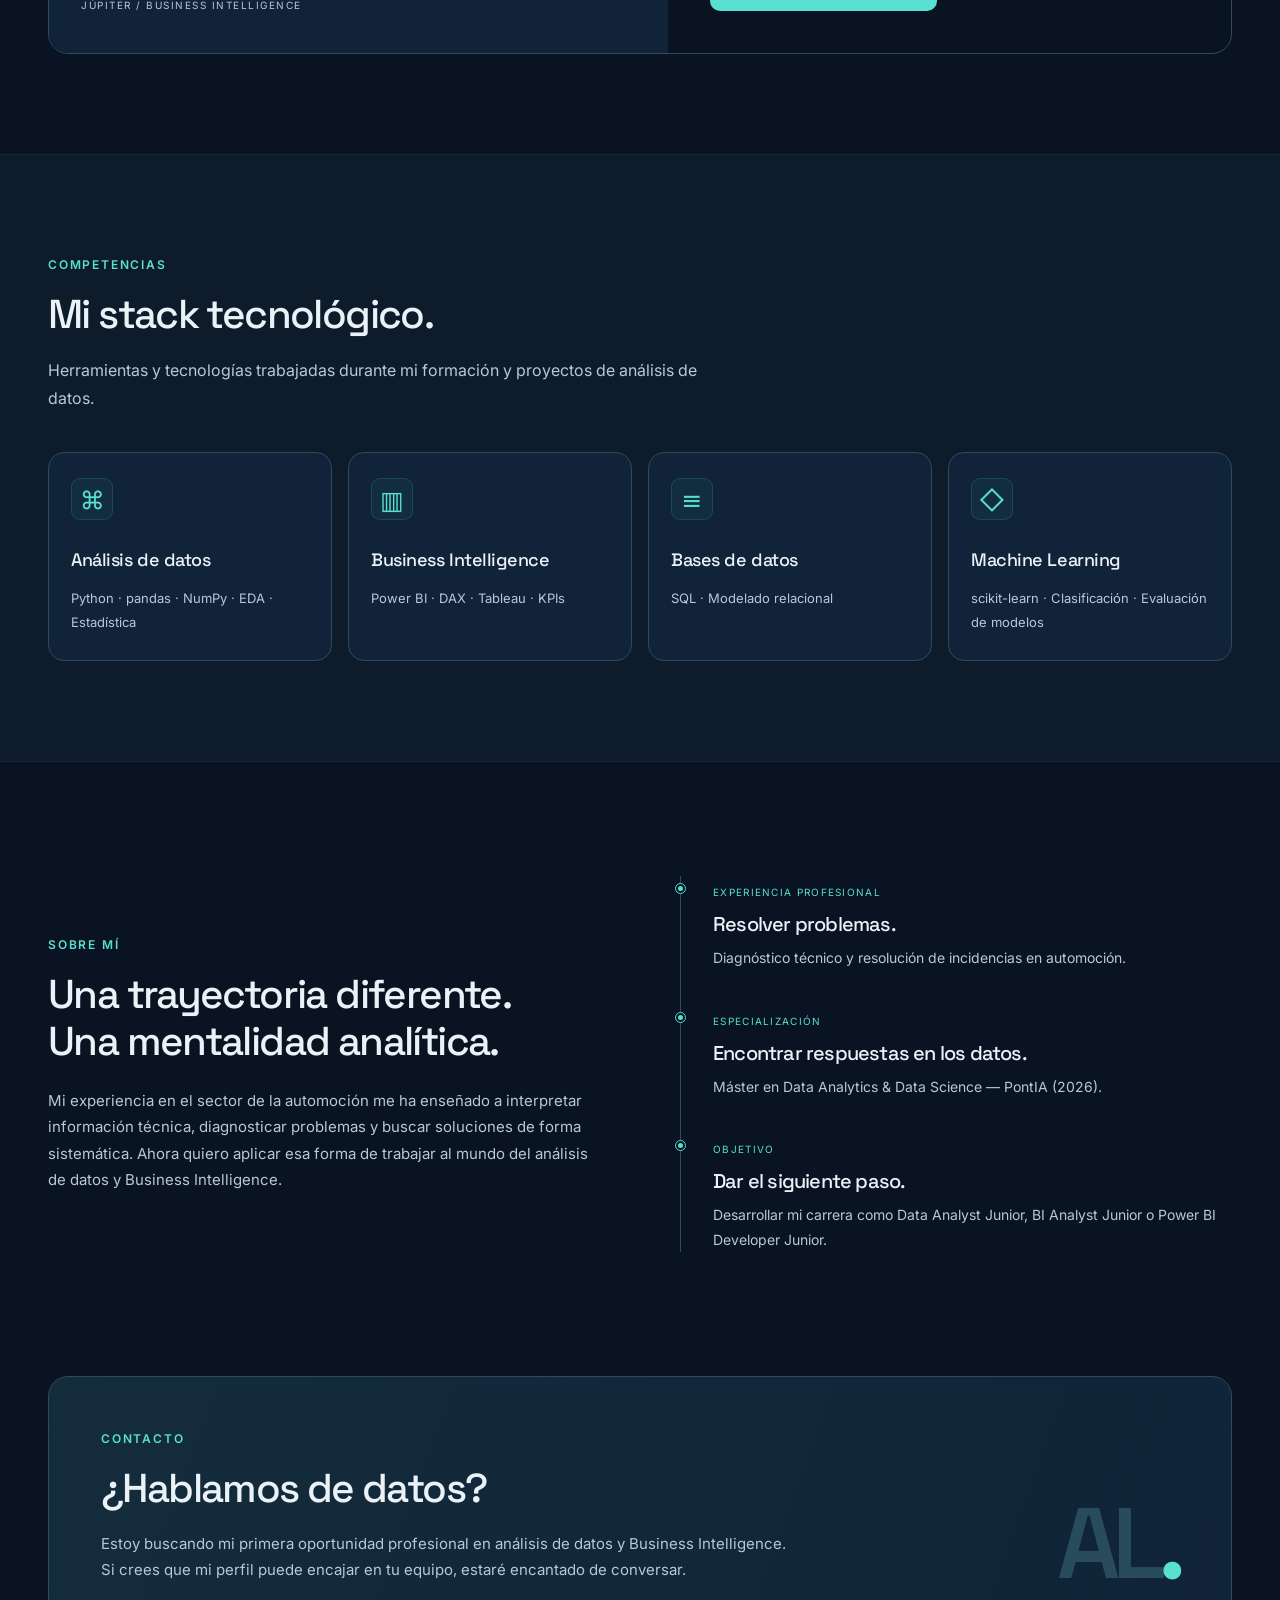
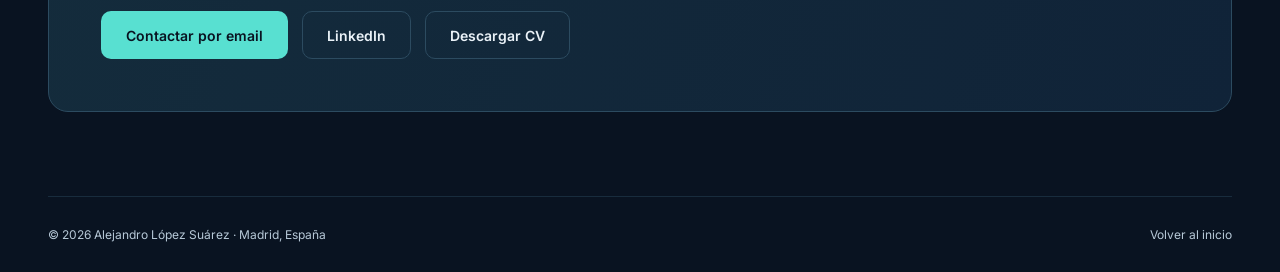
==== commit b50a3ecf: "update images" ====
--- a/index.html
+++ b/index.html
@@ -1,8 +1,8 @@
 <!doctype html><html lang="es"><head><meta charset="utf-8"><meta name="viewport" content="width=device-width, initial-scale=1"><meta name="theme-color" content="#091321"><title>Alejandro López Suárez | Data Analyst Junior & Business Intelligence</title><meta name="description" content="Portfolio de Alejandro López Suárez: análisis de datos, Power BI, SQL, Python y proyecto Júpiter de Business Intelligence."><link rel="icon" href="assets/favicon.svg" type="image/svg+xml"><link rel="stylesheet" href="css/styles.css"><script src="js/main.js" defer></script></head><body><a class="skip-link" href="#contenido">Saltar al contenido</a><header class="site-header"><div class="container header-inner"><a class="brand" href="#inicio" aria-label="Alejandro López Suárez, inicio"><span class="logo">AL.</span><span class="brand-name">Alejandro López Suárez<span>DATA ANALYST & BI</span></span></a><button class="menu-toggle" type="button" aria-controls="main-nav" aria-expanded="false" hidden>Menú <span aria-hidden="true">☰</span></button><nav id="main-nav" aria-label="Navegación principal"><a href="#proyectos">Proyectos</a><a href="#sobre-mi">Sobre mí</a><a class="nav-contact" href="#contacto">Contacto</a><a class="button primary nav-cv" href="assets/docs/alejandro-lopez-suarez-cv.pdf" download>Descargar CV<span class="sr-only"> en PDF</span></a></nav></div></header>
 <main id="contenido"><section class="hero container" id="inicio" aria-labelledby="hero-title"><div class="hero-copy"><div class="identity-composition"><div class="identity-orbit" aria-hidden="true"><span class="orbit-tag tag-python">Python</span><span class="orbit-tag tag-sql">SQL</span><span class="orbit-tag tag-bi">Power BI</span></div><a class="identity-photo" href="#sobre-mi" aria-label="Conoce la trayectoria de Alejandro"><img src="assets/images/alejandro-lopez-suarez.png" alt="Alejandro López Suárez" width="400" height="400" decoding="async"></a><div class="identity-caption"><span class="identity-kicker">DEL DIAGNÓSTICO AL DATO</span><span class="identity-name">Alejandro López Suárez<span>.</span></span><span class="identity-detail">Una mentalidad analítica. Un nuevo camino.</span></div></div><p class="eyebrow hero-eyebrow">DATA ANALYST JUNIOR · BUSINESS INTELLIGENCE</p><h1 id="hero-title">Data Analytics,<br class="desktop-break"> Business Intelligence y <span>visualización de datos.</span></h1><p class="intro">Soy <strong>Alejandro López Suárez.</strong> Combino mi experiencia en diagnóstico técnico y resolución de problemas con formación en análisis de datos y proyectos prácticos utilizando Python, SQL y Power BI.</p><div class="hero-actions"><a class="button primary" href="#proyectos">Ver proyectos</a><a class="button secondary" href="assets/docs/alejandro-lopez-suarez-cv.pdf" download>Descargar CV <span class="sr-only">en PDF</span></a></div><p class="location"><span class="location-icon" aria-hidden="true">⌖</span> Madrid, España <span class="separator">·</span> Oportunidades junior en datos y BI</p></div>
-<a class="featured-card" href="proyectos/jupiter/" aria-label="Proyecto Júpiter: explorar caso de estudio"><div class="featured-top"><p class="eyebrow">PROYECTO DESTACADO</p><span class="project-mark" aria-hidden="true">J.</span></div><div class="dashboard-preview"><img class="project-image " src="assets/images/jupiter-dashboard.png" alt="Dashboard del proyecto académico Júpiter: reproducciones, géneros y discográficas" width="1054" height="591"  decoding="async"><span>POWER BI · PROYECTO ACADÉMICO</span></div><div class="featured-body"><p class="project-category">BUSINESS INTELLIGENCE & MACHINE LEARNING</p><h2>Proyecto Júpiter</h2><p>Datos musicales. Una mirada analítica.</p><ul class="chips" aria-label="Tecnologías"><li>Python</li><li>SQL</li><li>Power BI</li><li>DAX</li></ul><span class="card-link button primary">Ver dashboard y caso de estudio</span></div></a></section>
+<a class="featured-card" href="proyectos/jupiter/" aria-label="Proyecto Júpiter: explorar caso de estudio"><div class="featured-top"><p class="eyebrow">PROYECTO DESTACADO</p><span class="project-mark" aria-hidden="true">J.</span></div><div class="dashboard-preview"><img class="project-image " src="assets/images/jupiter-dashboard-principal.png" alt="Dashboard de Júpiter con reproducciones, canciones más escuchadas e ingresos por discográfica y género" width="1317" height="735"  decoding="async"><span>POWER BI · PROYECTO ACADÉMICO</span></div><div class="featured-body"><p class="project-category">BUSINESS INTELLIGENCE & MACHINE LEARNING</p><h2>Proyecto Júpiter</h2><p>Datos musicales. Una mirada analítica.</p><ul class="chips" aria-label="Tecnologías"><li>Python</li><li>SQL</li><li>Power BI</li><li>DAX</li></ul><span class="card-link button primary">Ver dashboard y caso de estudio</span></div></a></section>
 <div class="discipline-strip" aria-label="Áreas de trabajo"><div class="container"><span>ANÁLISIS DE DATOS</span><span aria-hidden="true">/</span><span>BUSINESS INTELLIGENCE</span><span aria-hidden="true">/</span><span>VISUALIZACIÓN</span></div></div>
-<section class="section container" id="proyectos"><div class="section-heading"><p class="eyebrow">PROYECTOS</p><h2>De los datos a las decisiones.</h2><p>Un ejemplo práctico de análisis de datos, Business Intelligence y Machine Learning aplicado a una plataforma musical.</p></div><div class="selected-projects"><article class="project-row"><a class="project-entry" href="proyectos/jupiter/" aria-label="Explorar Júpiter: dashboard, aportaciones y resultados"><div class="project-visual"><img class="project-image " src="assets/images/jupiter-dashboard.png" alt="Vista del dashboard de Power BI del equipo Júpiter" width="1054" height="591" loading="lazy" decoding="async"><span class="visual-caption">JÚPITER / BUSINESS INTELLIGENCE</span></div><div class="project-summary"><p class="project-category">Proyecto académico colaborativo · 2026</p><h3>Júpiter<span class="small-period">.</span></h3><p>Análisis exploratorio, calidad de datos, creación de KPIs y dashboards para un escenario de negocio musical, junto con la evaluación de modelos de clasificación.</p><ul class="chips" aria-label="Tecnologías"><li>Python</li><li>SQL</li><li>Power BI</li><li>Machine Learning</li></ul><span class="project-discover">Explora el dashboard, mi aportación y los resultados del equipo.</span><span class="button primary project-cta">Explorar proyecto Júpiter</span></div></a></article></div></section>
+<section class="section container" id="proyectos"><div class="section-heading"><p class="eyebrow">PROYECTOS</p><h2>De los datos a las decisiones.</h2><p>Un ejemplo práctico de análisis de datos, Business Intelligence y Machine Learning aplicado a una plataforma musical.</p></div><div class="selected-projects"><article class="project-row"><a class="project-entry" href="proyectos/jupiter/" aria-label="Explorar Júpiter: dashboard, aportaciones y resultados"><div class="project-visual"><img class="project-image " src="assets/images/jupiter-dashboard-principal.png" alt="Dashboard de Júpiter con reproducciones, canciones más escuchadas e ingresos por discográfica y género" width="1317" height="735" loading="lazy" decoding="async"><span class="visual-caption">JÚPITER / BUSINESS INTELLIGENCE</span></div><div class="project-summary"><p class="project-category">Proyecto académico colaborativo · 2026</p><h3>Júpiter<span class="small-period">.</span></h3><p>Análisis exploratorio, calidad de datos, creación de KPIs y dashboards para un escenario de negocio musical, junto con la evaluación de modelos de clasificación.</p><ul class="chips" aria-label="Tecnologías"><li>Python</li><li>SQL</li><li>Power BI</li><li>Machine Learning</li></ul><span class="project-discover">Explora el dashboard, mi aportación y los resultados del equipo.</span><span class="button primary project-cta">Explorar proyecto Júpiter</span></div></a></article></div></section>
 <section class="section skills-section" id="competencias"><div class="container"><div class="section-heading"><p class="eyebrow">COMPETENCIAS</p><h2>Mi stack tecnológico.</h2><p>Herramientas y tecnologías trabajadas durante mi formación y proyectos de análisis de datos.</p></div><div class="skills-grid"><article class="skill-card"><span class="skill-icon" aria-hidden="true">⌘</span><h3>Análisis de datos</h3><p>Python · pandas · NumPy · EDA · Estadística</p></article><article class="skill-card"><span class="skill-icon" aria-hidden="true">▥</span><h3>Business Intelligence</h3><p>Power BI · DAX · Tableau · KPIs</p></article><article class="skill-card"><span class="skill-icon" aria-hidden="true">≡</span><h3>Bases de datos</h3><p>SQL · Modelado relacional</p></article><article class="skill-card"><span class="skill-icon" aria-hidden="true">◇</span><h3>Machine Learning</h3><p>scikit-learn · Clasificación · Evaluación de modelos</p></article></div></div></section>
 <section class="section container about-section" id="sobre-mi"><div class="about-content"><div><div class="section-heading"><p class="eyebrow">SOBRE MÍ</p><h2>Una trayectoria diferente. Una mentalidad analítica.</h2></div><p class="about-text">Mi experiencia en el sector de la automoción me ha enseñado a interpretar información técnica, diagnosticar problemas y buscar soluciones de forma sistemática. Ahora quiero aplicar esa forma de trabajar al mundo del análisis de datos y Business Intelligence.</p></div></div><ol class="timeline"><li><span class="path-label">EXPERIENCIA PROFESIONAL</span><h3>Resolver problemas.</h3><p>Diagnóstico técnico y resolución de incidencias en automoción.</p></li><li><span class="path-label">ESPECIALIZACIÓN</span><h3>Encontrar respuestas en los datos.</h3><p>Máster en Data Analytics & Data Science — PontIA (2026).</p></li><li><span class="path-label">OBJETIVO</span><h3>Dar el siguiente paso.</h3><p>Desarrollar mi carrera como Data Analyst Junior, BI Analyst Junior o Power BI Developer Junior.</p></li></ol></section>
 <section class="section container contact-section" id="contacto"><div class="contact-panel"><div><div class="section-heading"><p class="eyebrow">CONTACTO</p><h2>¿Hablamos de datos?</h2></div><p>Estoy buscando mi primera oportunidad profesional en análisis de datos y Business Intelligence. Si crees que mi perfil puede encajar en tu equipo, estaré encantado de conversar.</p><div class="contact-actions"><a class="button primary" href="mailto:alejandrolopezsua82@gmail.com">Contactar por email</a><a class="button secondary" href="https://www.linkedin.com/in/alejandro-lopez-suarez/">LinkedIn</a><a class="button secondary" href="assets/docs/alejandro-lopez-suarez-cv.pdf" download>Descargar CV <span class="sr-only">en PDF</span></a></div></div><span class="contact-monogram" aria-hidden="true">AL<span>.</span></span></div></section></main><footer class="site-footer container"><p>© 2026 Alejandro López Suárez <span>· Madrid, España</span></p><a href="#inicio">Volver al inicio</a></footer></body></html>
